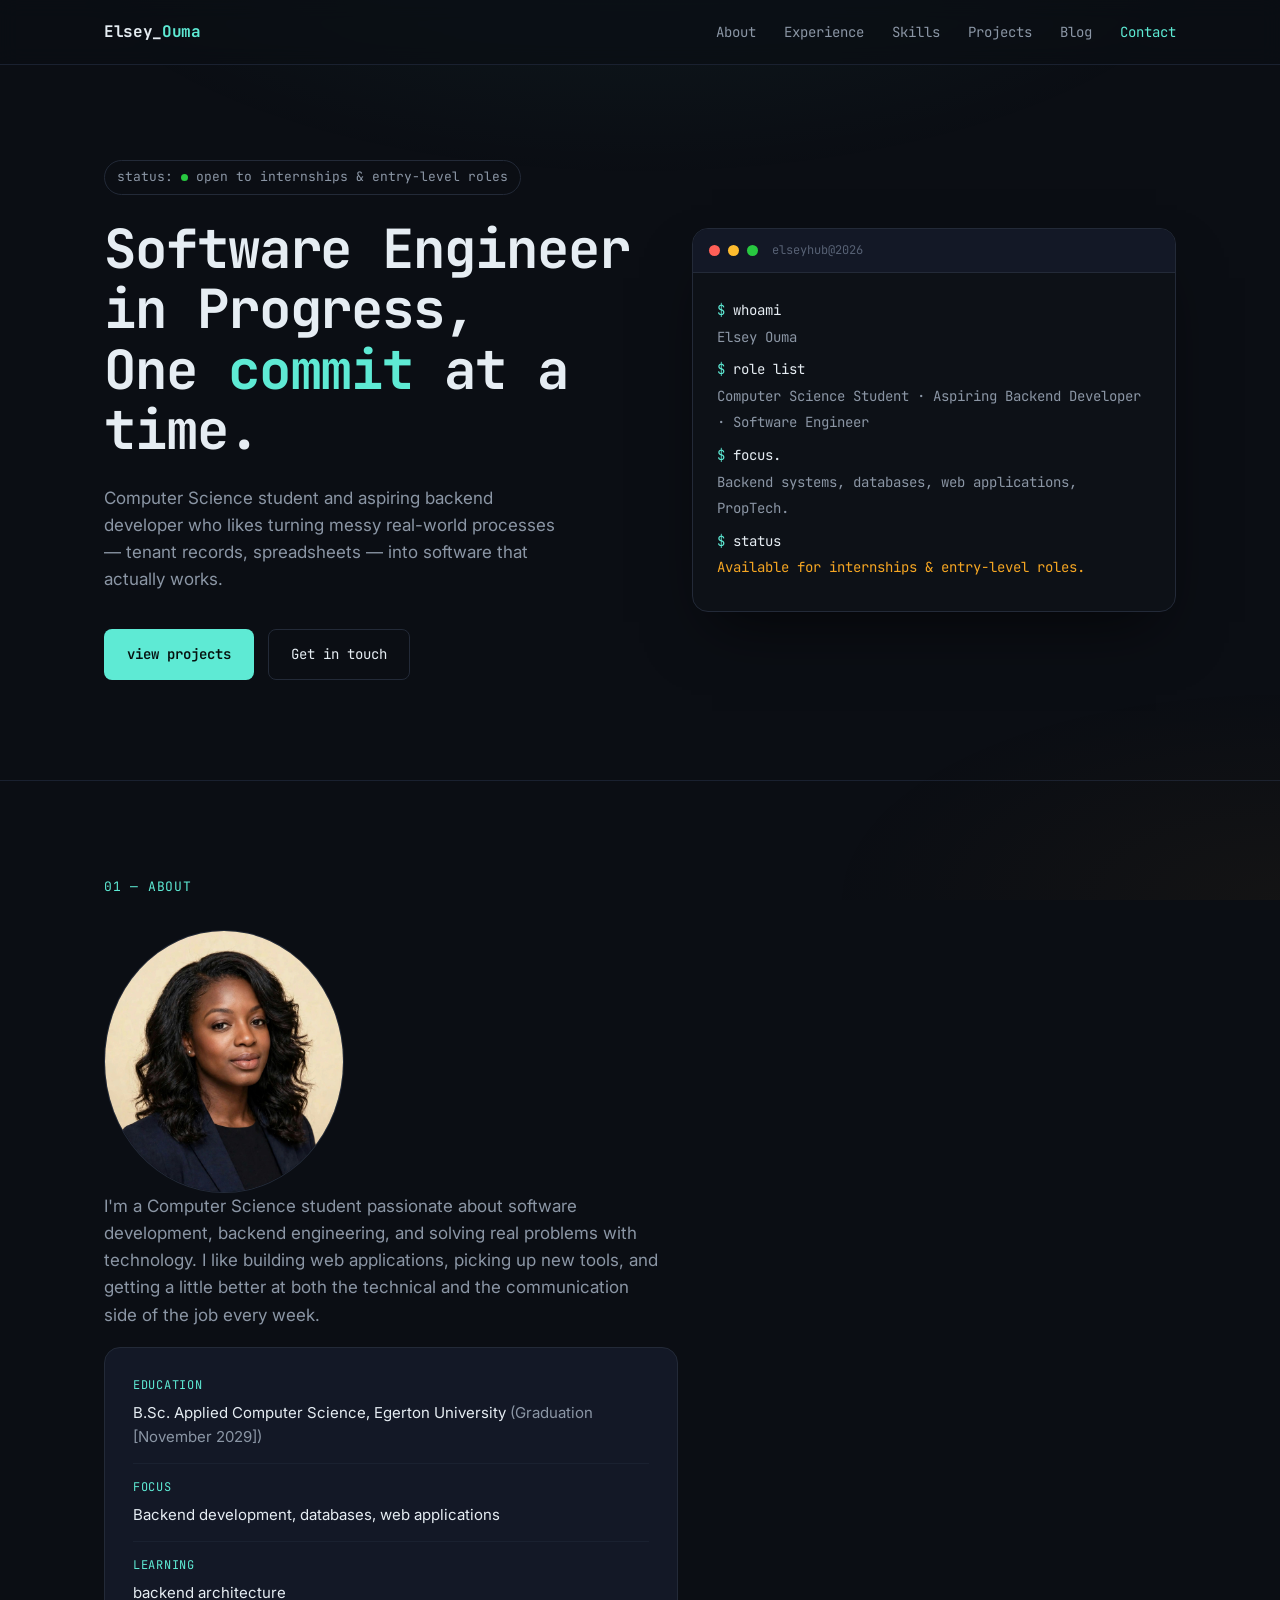
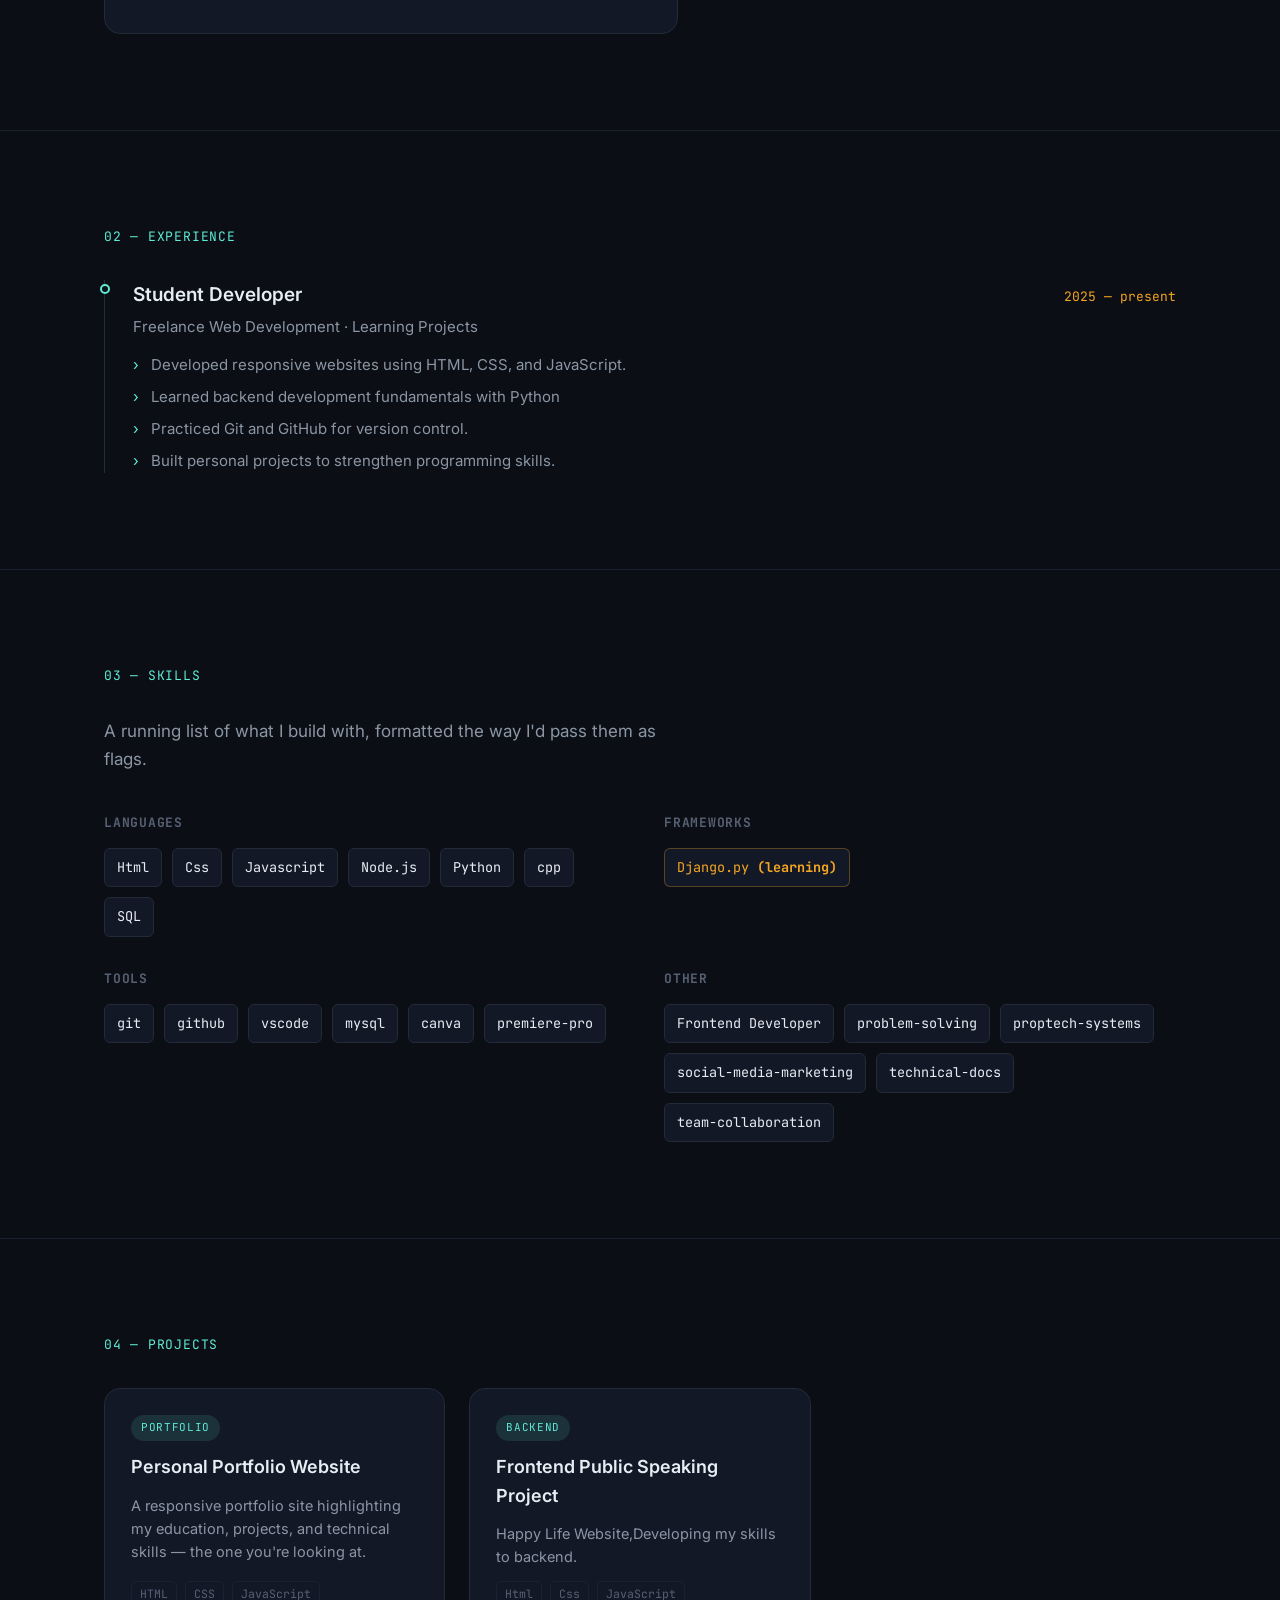
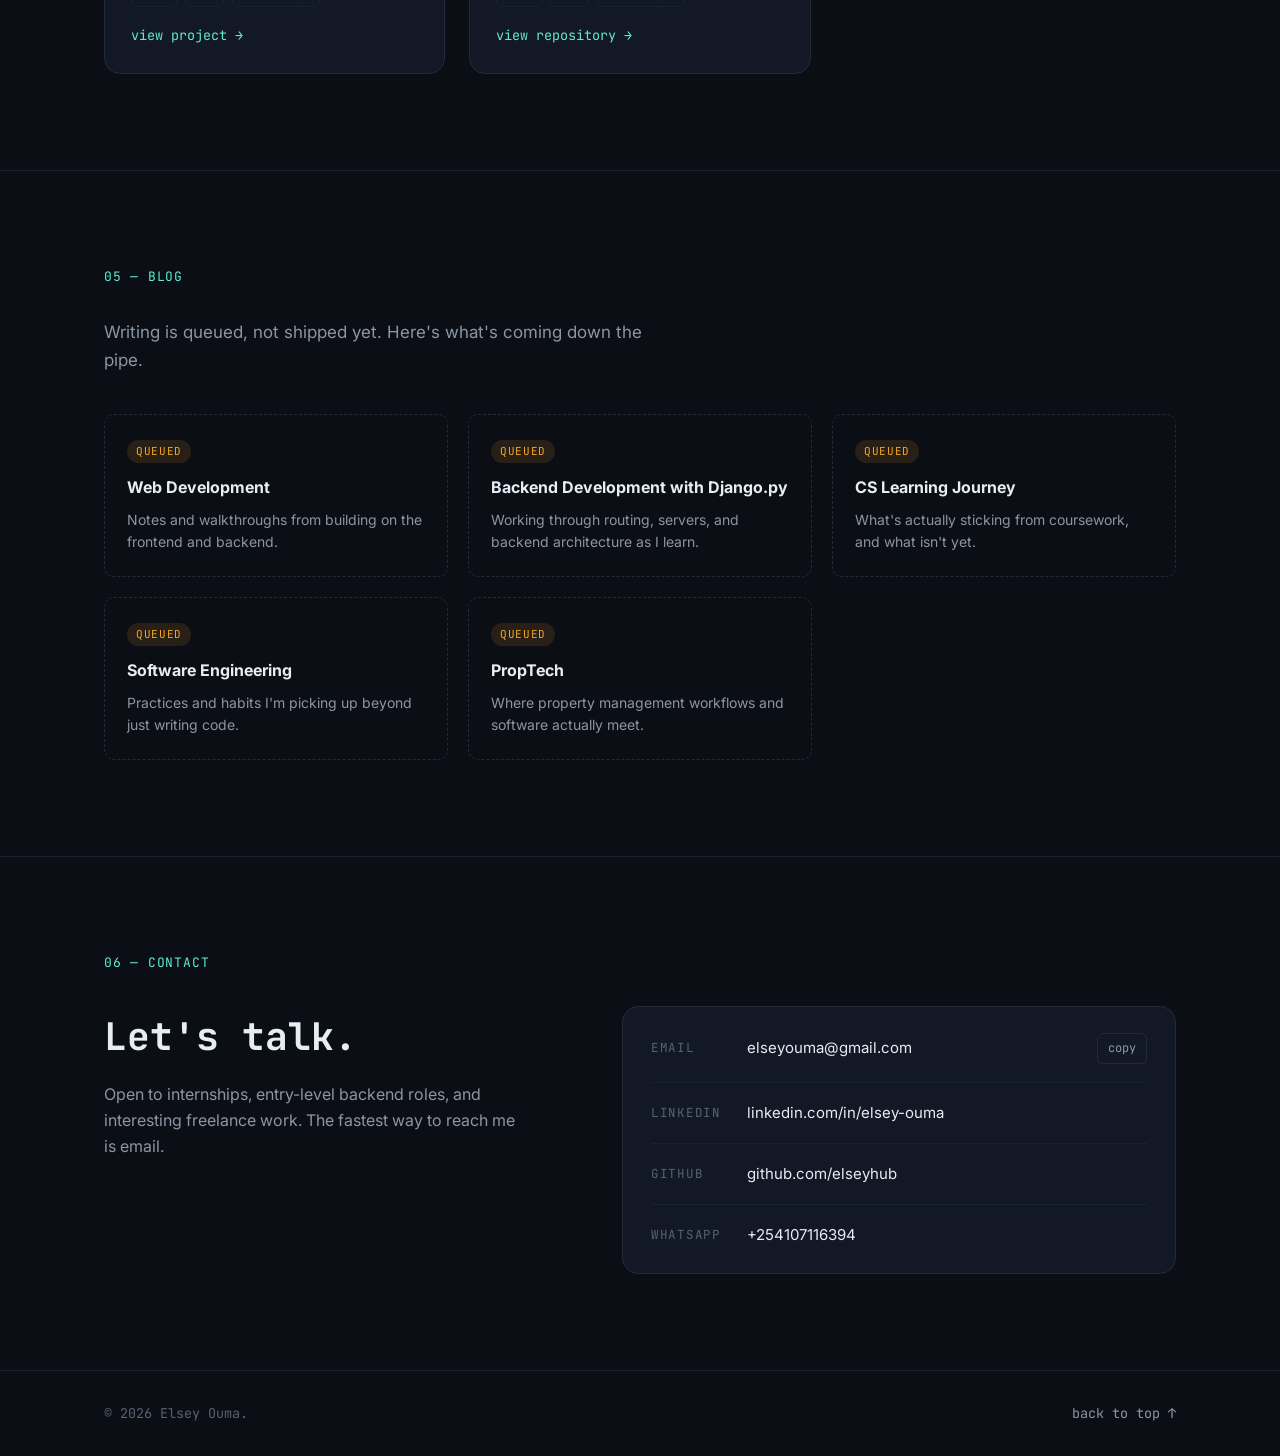
==== index.html @ 20264c94 "Update index.html" ====
<!DOCTYPE html>
<html lang="en">
<head>
<meta charset="UTF-8">
<meta name="viewport" content="width=device-width, initial-scale=1.0">
<title>ElseyHub | Software Developer Portfolio</title>
<meta name="description" content="Explore my software development projects, programming skills, and journey in backend development, Python, JavaScript, and AI.">
<meta name="theme-color" content="#28c840">
<link rel="preconnect" href="https://fonts.googleapis.com">
<link rel="preconnect" href="https://fonts.gstatic.com" crossorigin>
<link href="https://fonts.googleapis.com/css2?family=JetBrains+Mono:wght@400;500;600;700;800&family=Inter:wght@400;500;600;700&display=swap" rel="stylesheet">
<link rel="stylesheet" href="style.css">
</head>
<body>

<div class="noise-overlay" aria-hidden="true"></div>

<!-- ===== NAV ===== -->
<header class="nav" id="nav">
  <div class="nav-inner">
    <a href="#top" class="nav-brand">
      <span class="prompt"></span>Elsey_<span class="cursor-static">Ouma</span>
    </a>
    <nav class="nav-links" id="navLinks">
      <a href="#about" class="nav-link" >About</a>
      <a href="#experience" class="nav-link" >Experience</a>
      <a href="#skills" class="nav-link" >Skills</a>
      <a href="#projects" class="nav-link" >Projects</a>
      <a href="#blog" class="nav-link" >Blog</a>
      <a href="#contact" class="nav-link" >Contact</a>
    </nav>
    <button class="nav-toggle" id="navToggle" aria-label="Toggle navigation menu" aria-expanded="false">
      <span></span><span></span><span></span>
    </button>
  </div>
</header>

<main id="top">

  <!-- ===== HERO ===== -->
  <section class="hero">
    <div class="hero-inner">
      <div class="hero-text">
        <p class="eyebrow">status: <span class="status-dot" aria-hidden="true"></span> open to internships &amp; entry-level roles</p>
        <h1>Software Engineer in Progress,<br> One <span class="accent">commit</span> at a time.</h1>
        <p class="hero-sub">Computer Science student and aspiring backend developer who likes turning messy real-world processes — tenant records, spreadsheets — into software that actually works.</p>
        <div class="hero-cta">
          <a href="#projects" class="btn btn-primary">view projects</a>
          <a href="#contact" class="btn btn-ghost">Get in touch</a>
        </div>
      </div>

      <div class="terminal" role="img" aria-label="Terminal window introducing Elsey Ouma">
        <div class="terminal-bar">
          <span class="dot dot-r"></span><span class="dot dot-y"></span><span class="dot dot-g"></span>
          <span class="terminal-title">elseyhub@2026</span>
        </div>
        <div class="terminal-body" id="terminalBody">
          <!-- filled by JS typewriter -->
        </div>
      </div>
    </div>
  </section>

  <!-- ===== ABOUT ===== -->
  <section class="section" id="about">
    <div class="section-inner">
      <p class="section-label">01 — about</p>
      <div class="about-grid">
        <div class="about-copy reveal">
          <div class="about-avatar">
            <img src="ElseyHub.jpeg" alt="Elsey Ouma" class="profile-circle">
          </div>
          <div>
            <p>I'm a Computer Science student passionate about software development, backend engineering, and solving real problems with technology. I like building web applications, picking up new tools, and getting a little better at both the technical and the communication side of the job every week.</p>
          </div>
        <aside class="about-facts reveal">
          <dl>
            <div class="fact">
              <dt>education</dt>
              <dd>B.Sc. Applied Computer Science, Egerton University <span class="muted">(Graduation [November 2029])</span></dd>
            </div>
            <div class="fact">
              <dt>focus</dt>
              <dd>Backend development, databases, web applications</dd>
            </div>
            <div class="fact">
              <dt>learning</dt>
              <dd>backend architecture</dd>
            </div>
          </dl>
        </aside>
      </div>
    </div>
  </section>

  <!-- ===== EXPERIENCE ===== -->
  <section class="section" id="experience">
    <div class="section-inner">
      <p class="section-label">02 — experience</p>
      <ol class="timeline">
        <li class="timeline-item reveal">
          <div class="timeline-marker"></div>
          <div class="timeline-content">
            <div class="timeline-head">
              <h3>Student Developer</h3>
              <span class="timeline-date">2025 — present</span>
            </div>
            <p class="timeline-org">Freelance Web Development · Learning Projects</p>
            <ul>
              <li>Developed responsive websites using HTML, CSS, and JavaScript.</li>
              <li>Learned backend development fundamentals with Python</li>
              <li>Practiced Git and GitHub for version control.</li>
              <li>Built personal projects to strengthen programming skills.</li>
            </ul>
          </div>
        </li>
      </ol>
    </div>
  </section>

  <!-- ===== SKILLS ===== -->
  <section class="section" id="skills">
    <div class="section-inner">
      <p class="section-label">03 — skills</p>
      <p class="section-intro reveal">A running list of what I build with, formatted the way I'd pass them as flags.</p>

      <div class="skills-grid reveal">
        <div class="skill-group">
          <h3>languages</h3>
          <div class="flags">
            <span class="flag">Html</span>
            <span class="flag">Css</span>
            <span class="flag">Javascript</span>
            <span class="flag">Node.js</span>
            <span class="flag">Python</span>
            <span class="flag">cpp</span>
            <span class="flag">SQL</span>
          </div>
        </div>
        <div class="skill-group">
          <h3>frameworks</h3>
          <div class="flags">
            <span class="flag flag-learning">Django.py <strong>(learning)</strong></span>
          </div>
        </div>
        <div class="skill-group">
          <h3>tools</h3>
          <div class="flags">
            <span class="flag">git</span>
            <span class="flag">github</span>
            <span class="flag">vscode</span>
            <span class="flag">mysql</span>
            <span class="flag">canva</span>
            <span class="flag">premiere-pro</span>
          </div>
        </div>
        <div class="skill-group">
          <h3>other</h3>
          <div class="flags">
            <span class="flag">Frontend Developer</span>
            <span class="flag">problem-solving</span>
            <span class="flag">proptech-systems</span>
            <span class="flag">social-media-marketing</span>
            <span class="flag">technical-docs</span>
            <span class="flag">team-collaboration</span>
          </div>
        </div>
      </div>
    </div>
  </section>

  <!-- ===== PROJECTS ===== -->
  <section class="section" id="projects">
    <div class="section-inner">
      <p class="section-label">04 — projects</p>
      <div class="projects-grid">

        <article class="project-card reveal">
          <div class="project-top">
            <span class="project-tag">portfolio</span>
          </div>
          <h3>Personal Portfolio Website</h3>
          <p>A responsive portfolio site highlighting my education, projects, and technical skills — the one you're looking at.</p>
          <div class="project-stack">
            <span>HTML</span><span>CSS</span><span>JavaScript</span>
          </div>
          <a href="https://elseyhub.vercel.app" class="project-link">view project →</a>
        </article>

        <article class="project-card reveal">
          <div class="project-top">
            <span class="project-tag">backend</span>
          </div>
          <h3>Frontend Public Speaking Project</h3>
          <p>Happy Life Website,Developing my skills to backend.</p>
          <div class="project-stack">
            <span>Html</span><span>Css</span><span>JavaScript</span>
          </div>
          <a href="https://happylife-sigma.vercel.app" class="project-link">view repository →</a>
        </article>
      </div>
    </div>
  </section>

  <!-- ===== BLOG ===== -->
  <section class="section" id="blog">
    <div class="section-inner">
      <p class="section-label">05 — blog</p>
      <p class="section-intro reveal">Writing is queued, not shipped yet. Here's what's coming down the pipe.</p>

      <div class="blog-grid">
        <article class="blog-card reveal">
          <span class="blog-status">queued</span>
          <h3>Web Development</h3>
          <p>Notes and walkthroughs from building on the frontend and backend.</p>
        </article>
        <article class="blog-card reveal">
          <span class="blog-status">queued</span>
          <h3>Backend Development with Django.py</h3>
          <p>Working through routing, servers, and backend architecture as I learn.</p>
        </article>
        <article class="blog-card reveal">
          <span class="blog-status">queued</span>
          <h3>CS Learning Journey</h3>
          <p>What's actually sticking from coursework, and what isn't yet.</p>
        </article>
        <article class="blog-card reveal">
          <span class="blog-status">queued</span>
          <h3>Software Engineering</h3>
          <p>Practices and habits I'm picking up beyond just writing code.</p>
        </article>
        <article class="blog-card reveal">
          <span class="blog-status">queued</span>
          <h3>PropTech</h3>
          <p>Where property management workflows and software actually meet.</p>
        </article>
      </div>
    </div>
  </section>

  <!-- ===== CONTACT ===== -->
  <section class="section" id="contact">
    <div class="section-inner">
      <p class="section-label">06 — contact</p>
      <div class="contact-grid">
        <div class="contact-copy reveal">
          <h2>Let's talk.</h2>
          <p>Open to internships, entry-level backend roles, and interesting freelance work. The fastest way to reach me is email.</p>
        </div>
        <div class="contact-links reveal">
          <div class="contact-row">
            <span class="contact-key">Email</span>
            <a href="mailto:elseyouma@gmail.com" class="contact-value" id="emailLink">elseyouma@gmail.com</a>
            <button class="copy-btn" id="copyEmailBtn" type="button" aria-label="Copy email address">copy</button>
          </div>
          <div class="contact-row">
            <span class="contact-key">linkedin</span>
            <a href="https://www.linkedin.com/in/elsey-ouma-20b757355" class="contact-value" target="_blank">linkedin.com/in/elsey-ouma</a>
          </div>
          <div class="contact-row">
            <span class="contact-key">github</span>
            <a href="https://github.com/elseyhub" class="contact-value" target="_blank">github.com/elseyhub</a>
          </div>
          <div class="contact-row">
            <span class="contact-key">WhatsApp</span>
            <a href="https://wa.me/254791171945" class="contact-value" target="_blank">+254107116394</a>
          </div>
        </div>
      </div>
    </div>
  </section>

</main>

<footer class="footer">
  <div class="footer-inner">
    <p>&copy; <span id="year"></span> Elsey Ouma.</p>
    <a href="#top" class="back-to-top">back to top ↑</a>
  </div>
</footer>

<script src="script.js"></script>
</body>
</html>
---- style.css ----
:root {
  --bg: #0b0e14;
  --bg-elevated: #131826;
  --bg-terminal: #0d1117;
  --border: #232a38;
  --border-soft: #1a2130;
  --text: #e6edf3;
  --text-muted: #8b96a5;
  --text-faint: #576174;
  --accent: #5eead4;
  --accent-soft: rgba(94, 234, 212, 0.12);
  --accent-2: #f5a623;
  --accent-2-soft: rgba(245, 166, 35, 0.12);
  --red: #ff5f57;
  --yellow: #febc2e;
  --green: #28c840;

  --font-mono: 'JetBrains Mono', ui-monospace, 'SF Mono', monospace;
  --font-body: 'Inter', system-ui, -apple-system, sans-serif;

  --max-width: 1120px;
  --radius: 10px;
  --radius-lg: 16px;

  --ease: cubic-bezier(0.16, 1, 0.3, 1);
}

@media (prefers-reduced-motion: reduce) {
  *, *::before, *::after {
    animation-duration: 0.01ms !important;
    animation-iteration-count: 1 !important;
    transition-duration: 0.01ms !important;
    scroll-behavior: auto !important;
  }
}

/* =========================================================
   RESET
   ========================================================= */
* { box-sizing: border-box; margin: 0; padding: 0; }

html {
  scroll-behavior: smooth;
  scroll-padding-top: 88px;
}

body {
  background: var(--bg);
  color: var(--text);
  font-family: var(--font-body);
  line-height: 1.6;
  -webkit-font-smoothing: antialiased;
  overflow-x: hidden;
}

a { color: inherit; text-decoration: none; }
ul, ol { list-style: none; }
img { max-width: 100%; display: block; }
button { font: inherit; cursor: pointer; border: none; background: none; color: inherit; }

::selection { background: var(--accent); color: #06110f; }

:focus-visible {
  outline: 2px solid var(--accent);
  outline-offset: 3px;
  border-radius: 4px;
}

/* subtle grain / vignette so the dark bg doesn't feel flat */
.noise-overlay {
  position: fixed;
  inset: 0;
  pointer-events: none;
  z-index: 1;
  background:
    radial-gradient(ellipse 80% 50% at 50% -10%, rgba(94, 234, 212, 0.06), transparent 60%),
    radial-gradient(ellipse 60% 40% at 100% 100%, rgba(245, 166, 35, 0.04), transparent 60%);
}

/* =========================================================
   LAYOUT HELPERS
   ========================================================= */
.section-inner, .nav-inner, .hero-inner, .footer-inner {
  max-width: var(--max-width);
  margin: 0 auto;
  padding-left: 24px;
  padding-right: 24px;
}

.section { padding: 96px 0; border-top: 1px solid var(--border-soft); }
.section-label {
  font-family: var(--font-mono);
  font-size: 13px;
  letter-spacing: 0.06em;
  color: var(--accent);
  margin-bottom: 32px;
  text-transform: uppercase;
}
.section-intro { color: var(--text-muted); max-width: 560px; margin-bottom: 40px; font-size: 17px; }
.muted { color: var(--text-muted); }

.reveal {
  opacity: 0;
  transform: translateY(16px);
  transition: opacity 0.6s var(--ease), transform 0.6s var(--ease);
}
.reveal.is-visible { opacity: 1; transform: translateY(0); }

/* =========================================================
   NAV
   ========================================================= */
.nav {
  position: fixed;
  top: 0; left: 0; right: 0;
  z-index: 100;
  background: rgba(11, 14, 20, 0.72);
  backdrop-filter: blur(10px);
  border-bottom: 1px solid var(--border-soft);
}
.nav-inner {
  display: flex;
  align-items: center;
  justify-content: space-between;
  height: 64px;
}
.nav-brand {
  font-family: var(--font-mono);
  font-weight: 700;
  font-size: 16px;
  letter-spacing: -0.02em;
}
.nav-brand .prompt { color: var(--text-faint); }
.cursor-static { color: var(--accent); }

.nav-links {
  display: flex;
  gap: 28px;
  font-family: var(--font-mono);
  font-size: 14px;
}
.nav-link {
  color: var(--text-muted);
  position: relative;
  padding: 6px 0;
  transition: color 0.2s var(--ease);
}
.nav-link:hover, .nav-link.active { color: var(--accent); }

.nav-toggle {
  display: none;
  flex-direction: column;
  gap: 5px;
  width: 28px;
}
.nav-toggle span {
  height: 2px;
  background: var(--text);
  border-radius: 2px;
  transition: transform 0.25s var(--ease), opacity 0.25s var(--ease);
}
.nav-toggle[aria-expanded="true"] span:nth-child(1) { transform: translateY(7px) rotate(45deg); }
.nav-toggle[aria-expanded="true"] span:nth-child(2) { opacity: 0; }
.nav-toggle[aria-expanded="true"] span:nth-child(3) { transform: translateY(-7px) rotate(-45deg); }


  /*HERO*/
   
.hero {
  padding: 160px 0 100px;
  position: relative;
  z-index: 2;
}
.hero-inner {
  display: grid;
  grid-template-columns: 1.1fr 1fr;
  gap: 56px;
  align-items: center;
}

.eyebrow {
  font-family: var(--font-mono);
  font-size: 13px;
  color: var(--text-muted);
  display: inline-flex;
  align-items: center;
  gap: 8px;
  margin-bottom: 24px;
  padding: 6px 12px;
  border: 1px solid var(--border);
  border-radius: 999px;
}
.status-dot {
  width: 7px; height: 7px;
  border-radius: 50%;
  background: var(--green);
  box-shadow: 0 0 0 0 rgba(40, 200, 64, 0.6);
  animation: pulse 2s infinite;
}
@keyframes pulse {
  0% { box-shadow: 0 0 0 0 rgba(40, 200, 64, 0.5); }
  70% { box-shadow: 0 0 0 6px rgba(40, 200, 64, 0); }
  100% { box-shadow: 0 0 0 0 rgba(40, 200, 64, 0); }
}

.hero-text h1 {
  font-family: var(--font-mono);
  font-size: clamp(34px, 4.6vw, 54px);
  font-weight: 700;
  line-height: 1.12;
  letter-spacing: -0.02em;
  margin-bottom: 24px;
}
.hero-text .accent { color: var(--accent); }

.hero-sub {
  color: var(--text-muted);
  font-size: 17px;
  max-width: 460px;
  margin-bottom: 36px;
}

.hero-cta { display: flex; gap: 14px; flex-wrap: wrap; }

.btn {
  font-family: var(--font-mono);
  font-size: 14px;
  padding: 13px 22px;
  border-radius: 8px;
  border: 1px solid transparent;
  transition: transform 0.2s var(--ease), background 0.2s var(--ease), border-color 0.2s var(--ease);
  display: inline-block;
}
.btn:hover { transform: translateY(-2px); }
.btn-primary { background: var(--accent); color: #06110f; font-weight: 600; }
.btn-primary:hover { background: #7ff2df; }
.btn-ghost { border-color: var(--border); color: var(--text); }
.btn-ghost:hover { border-color: var(--accent); color: var(--accent); }

/* Terminal card */
.terminal {
  background: var(--bg-terminal);
  border: 1px solid var(--border);
  border-radius: var(--radius-lg);
  overflow: hidden;
  box-shadow: 0 30px 60px -20px rgba(0,0,0,0.6);
}
.terminal-bar {
  display: flex;
  align-items: center;
  gap: 8px;
  padding: 12px 16px;
  background: var(--bg-elevated);
  border-bottom: 1px solid var(--border);
}
.dot { width: 11px; height: 11px; border-radius: 50%; }
.dot-r { background: var(--red); }
.dot-y { background: var(--yellow); }
.dot-g { background: var(--green); }
.terminal-title {
  font-family: var(--font-mono);
  font-size: 12px;
  color: var(--text-faint);
  margin-left: 6px;
}
.terminal-body {
  padding: 24px;
  font-family: var(--font-mono);
  font-size: 14px;
  min-height: 260px;
  line-height: 1.9;
}
.terminal-body .line { white-space: pre-wrap; word-break: break-word; }
.terminal-body .prompt-sign { color: var(--accent); }
.terminal-body .cmd { color: var(--text); }
.terminal-body .out { color: var(--text-muted); display: block; margin-bottom: 6px; }
.terminal-body .out-accent { color: var(--accent-2); }
.terminal-cursor {
  display: inline-block;
  width: 8px;
  height: 16px;
  background: var(--accent);
  vertical-align: middle;
  animation: blink 1s step-end infinite;
}
@keyframes blink { 50% { opacity: 0; } }

/* =========================================================
   ABOUT
   ========================================================= */
.about-grid {
  display: grid;
  grid-template-columns: 1.3fr 1fr;
  gap: 56px;
}
.about-copy p {
  color: var(--text-muted);
  font-size: 17px;
  margin-bottom: 18px;
  max-width: 560px;
}
.profile-circle {
  width: 100%;
  max-width: 240px;
  border-radius: 50%;
  border: 1px solid var(--border);
}
.about-facts {
  background: var(--bg-elevated);
  border: 1px solid var(--border);
  border-radius: var(--radius-lg);
  padding: 28px;
}
.fact { padding: 14px 0; border-bottom: 1px solid var(--border-soft); }
.fact:last-child { border-bottom: none; padding-bottom: 0; }
.fact:first-child { padding-top: 0; }
.fact dt {
  font-family: var(--font-mono);
  font-size: 12px;
  color: var(--accent);
  text-transform: uppercase;
  letter-spacing: 0.06em;
  margin-bottom: 6px;
}
.fact dd { font-size: 15px; color: var(--text); }

/* =========================================================
   EXPERIENCE / TIMELINE
   ========================================================= */
.timeline {
  position: relative;
  padding-left: 28px;
  border-left: 1px solid var(--border);
}
.timeline-item { position: relative; padding-bottom: 48px; }
.timeline-item:last-child { padding-bottom: 0; }
.timeline-marker {
  position: absolute;
  left: -33px;
  top: 4px;
  width: 10px; height: 10px;
  border-radius: 50%;
  background: var(--bg);
  border: 2px solid var(--accent);
}
.timeline-head {
  display: flex;
  justify-content: space-between;
  align-items: baseline;
  flex-wrap: wrap;
  gap: 8px;
  margin-bottom: 4px;
}
.timeline-head h3 { font-size: 19px; font-weight: 600; }
.timeline-date {
  font-family: var(--font-mono);
  font-size: 13px;
  color: var(--accent-2);
}
.timeline-org { color: var(--text-muted); font-size: 15px; margin-bottom: 14px; }
.timeline-content ul { display: flex; flex-direction: column; gap: 8px; max-width: 640px; }
.timeline-content li {
  color: var(--text-muted);
  font-size: 15px;
  position: relative;
  padding-left: 18px;
}
.timeline-content li::before {
  content: "›";
  position: absolute;
  left: 0;
  color: var(--accent);
}

/* =========================================================
   SKILLS
   ========================================================= */
.skills-grid {
  display: grid;
  grid-template-columns: repeat(2, 1fr);
  gap: 32px 48px;
}
.skill-group h3 {
  font-family: var(--font-mono);
  font-size: 13px;
  color: var(--text-faint);
  text-transform: uppercase;
  letter-spacing: 0.06em;
  margin-bottom: 14px;
}
.flags { display: flex; flex-wrap: wrap; gap: 10px; }
.flag {
  font-family: var(--font-mono);
  font-size: 13.5px;
  padding: 8px 12px;
  border-radius: 6px;
  background: var(--bg-elevated);
  border: 1px solid var(--border);
  color: var(--text);
  transition: border-color 0.2s var(--ease), color 0.2s var(--ease), transform 0.2s var(--ease);
}
.flag:hover { border-color: var(--accent); color: var(--accent); transform: translateY(-2px); }
.flag-learning { color: var(--accent-2); border-color: rgba(245,166,35,0.3); }
.flag-learning em { font-style: normal; color: var(--text-faint); }

/* =========================================================
   PROJECTS
   ========================================================= */
.projects-grid {
  display: grid;
  grid-template-columns: repeat(3, 1fr);
  gap: 24px;
}
.project-card {
  background: var(--bg-elevated);
  border: 1px solid var(--border);
  border-radius: var(--radius-lg);
  padding: 26px;
  display: flex;
  flex-direction: column;
  gap: 12px;
  transition: transform 0.25s var(--ease), border-color 0.25s var(--ease);
}
.project-card:hover { transform: translateY(-4px); border-color: var(--accent); }
.project-top { display: flex; justify-content: space-between; }
.project-tag {
  font-family: var(--font-mono);
  font-size: 11px;
  text-transform: uppercase;
  letter-spacing: 0.06em;
  color: var(--accent);
  background: var(--accent-soft);
  padding: 4px 10px;
  border-radius: 999px;
}
.project-card h3 { font-size: 18px; font-weight: 600; }
.project-card p { color: var(--text-muted); font-size: 14.5px; flex-grow: 1; }
.project-stack { display: flex; gap: 8px; flex-wrap: wrap; }
.project-stack span {
  font-family: var(--font-mono);
  font-size: 11.5px;
  color: var(--text-faint);
  border: 1px solid var(--border-soft);
  padding: 3px 8px;
  border-radius: 5px;
}
.project-link {
  font-family: var(--font-mono);
  font-size: 13.5px;
  color: var(--accent);
  margin-top: 6px;
}
.project-link:hover { text-decoration: underline; }

/* =========================================================
   BLOG
   ========================================================= */
.blog-grid {
  display: grid;
  grid-template-columns: repeat(3, 1fr);
  gap: 20px;
}
.blog-card {
  border: 1px dashed var(--border);
  border-radius: var(--radius);
  padding: 22px;
  transition: border-color 0.2s var(--ease);
}
.blog-card:hover { border-color: var(--accent-2); }
.blog-status {
  font-family: var(--font-mono);
  font-size: 11px;
  color: var(--accent-2);
  background: var(--accent-2-soft);
  padding: 3px 9px;
  border-radius: 999px;
  display: inline-block;
  margin-bottom: 12px;
  text-transform: uppercase;
  letter-spacing: 0.06em;
}
.blog-card h3 { font-size: 16px; margin-bottom: 8px; }
.blog-card p { color: var(--text-muted); font-size: 14px; }

/* =========================================================
   CONTACT
   ========================================================= */
.contact-grid {
  display: grid;
  grid-template-columns: 1fr 1.2fr;
  gap: 56px;
  align-items: start;
}
.contact-copy h2 {
  font-family: var(--font-mono);
  font-size: clamp(28px, 3.4vw, 38px);
  margin-bottom: 16px;
}
.contact-copy p { color: var(--text-muted); font-size: 16px; max-width: 420px; }

.contact-links {
  background: var(--bg-elevated);
  border: 1px solid var(--border);
  border-radius: var(--radius-lg);
  padding: 8px 28px;
}
.contact-row {
  display: flex;
  align-items: center;
  gap: 16px;
  padding: 18px 0;
  border-bottom: 1px solid var(--border-soft);
}
.contact-row:last-child { border-bottom: none; }
.contact-key {
  font-family: var(--font-mono);
  font-size: 12.5px;
  color: var(--text-faint);
  text-transform: uppercase;
  letter-spacing: 0.06em;
  width: 80px;
  flex-shrink: 0;
}
.contact-value { font-size: 15px; transition: color 0.2s var(--ease); flex-grow: 1; }
.contact-value:hover { color: var(--accent); }
.copy-btn {
  font-family: var(--font-mono);
  font-size: 12px;
  color: var(--text-muted);
  border: 1px solid var(--border);
  padding: 5px 10px;
  border-radius: 6px;
  transition: border-color 0.2s var(--ease), color 0.2s var(--ease);
}
.copy-btn:hover { border-color: var(--accent); color: var(--accent); }
.copy-btn.copied { color: var(--green); border-color: var(--green); }

/* =========================================================
   FOOTER
   ========================================================= */
.footer { border-top: 1px solid var(--border-soft); padding: 32px 0; }
.footer-inner {
  display: flex;
  justify-content: space-between;
  align-items: center;
  flex-wrap: wrap;
  gap: 12px;
}
.footer p { color: var(--text-faint); font-size: 13.5px; font-family: var(--font-mono); }
.back-to-top { font-family: var(--font-mono); font-size: 13.5px; color: var(--text-muted); }
.back-to-top:hover { color: var(--accent); }

/* =========================================================
   RESPONSIVE
   ========================================================= */
@media (max-width: 900px) {
  .hero-inner { grid-template-columns: 1fr; }
  .about-grid { grid-template-columns: 1fr; }
  .contact-grid { grid-template-columns: 1fr; }
  .projects-grid { grid-template-columns: 1fr 1fr; }
  .blog-grid { grid-template-columns: 1fr 1fr; }
  .skills-grid { grid-template-columns: 1fr; }
}

@media (max-width: 640px) {
  .nav-links {
    position: fixed;
    top: 64px; left: 0; right: 0;
    background: var(--bg-elevated);
    border-bottom: 1px solid var(--border);
    flex-direction: column;
    gap: 0;
    padding: 8px 24px;
    transform: translateY(-120%);
    opacity: 0;
    transition: transform 0.3s var(--ease), opacity 0.3s var(--ease);
  }
  .nav-links.open { transform: translateY(0); opacity: 1; }
  .nav-links a { padding: 14px 0; border-bottom: 1px solid var(--border-soft); }
  .nav-toggle { display: flex; }

  .hero { padding: 120px 0 64px; }
  .projects-grid { grid-template-columns: 1fr; }
  .blog-grid { grid-template-columns: 1fr; }
  .section { padding: 64px 0; }
  .timeline-head { flex-direction: column; align-items: flex-start; }
  .contact-row { flex-wrap: wrap; }
}
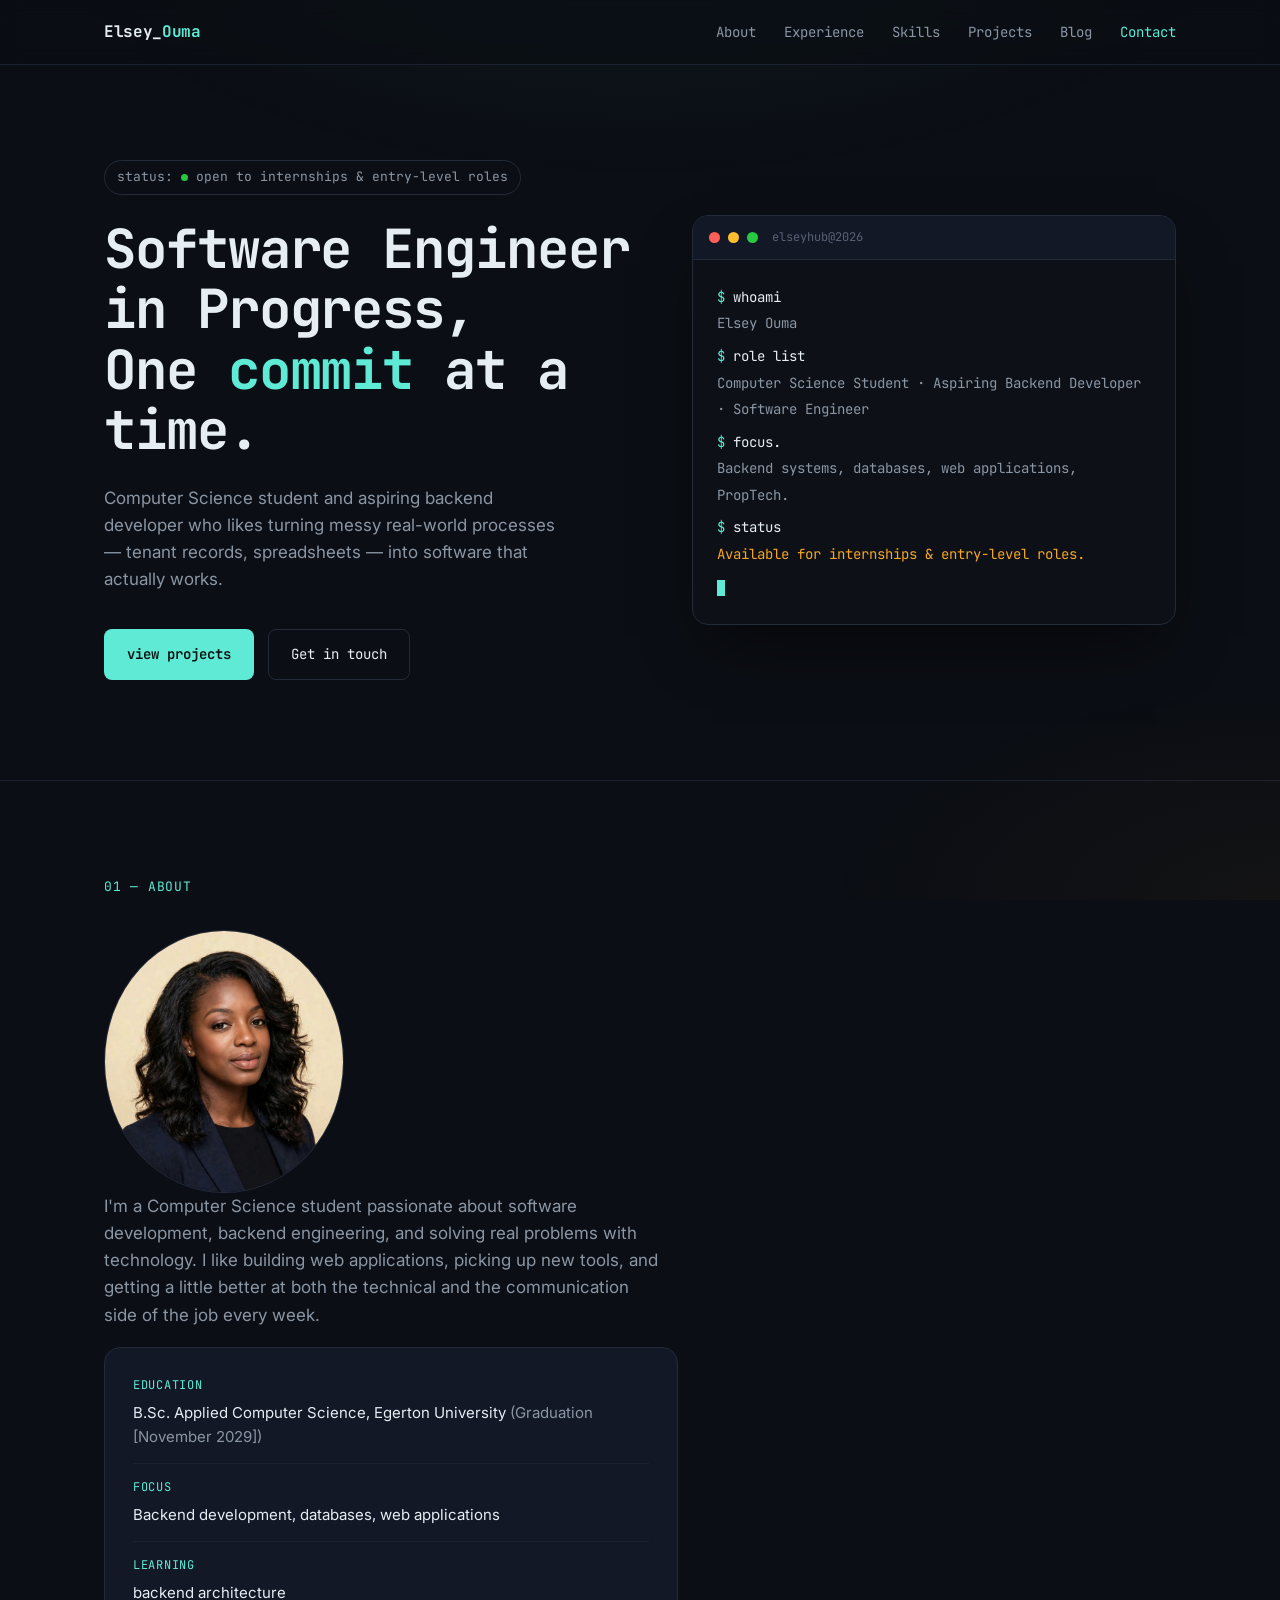
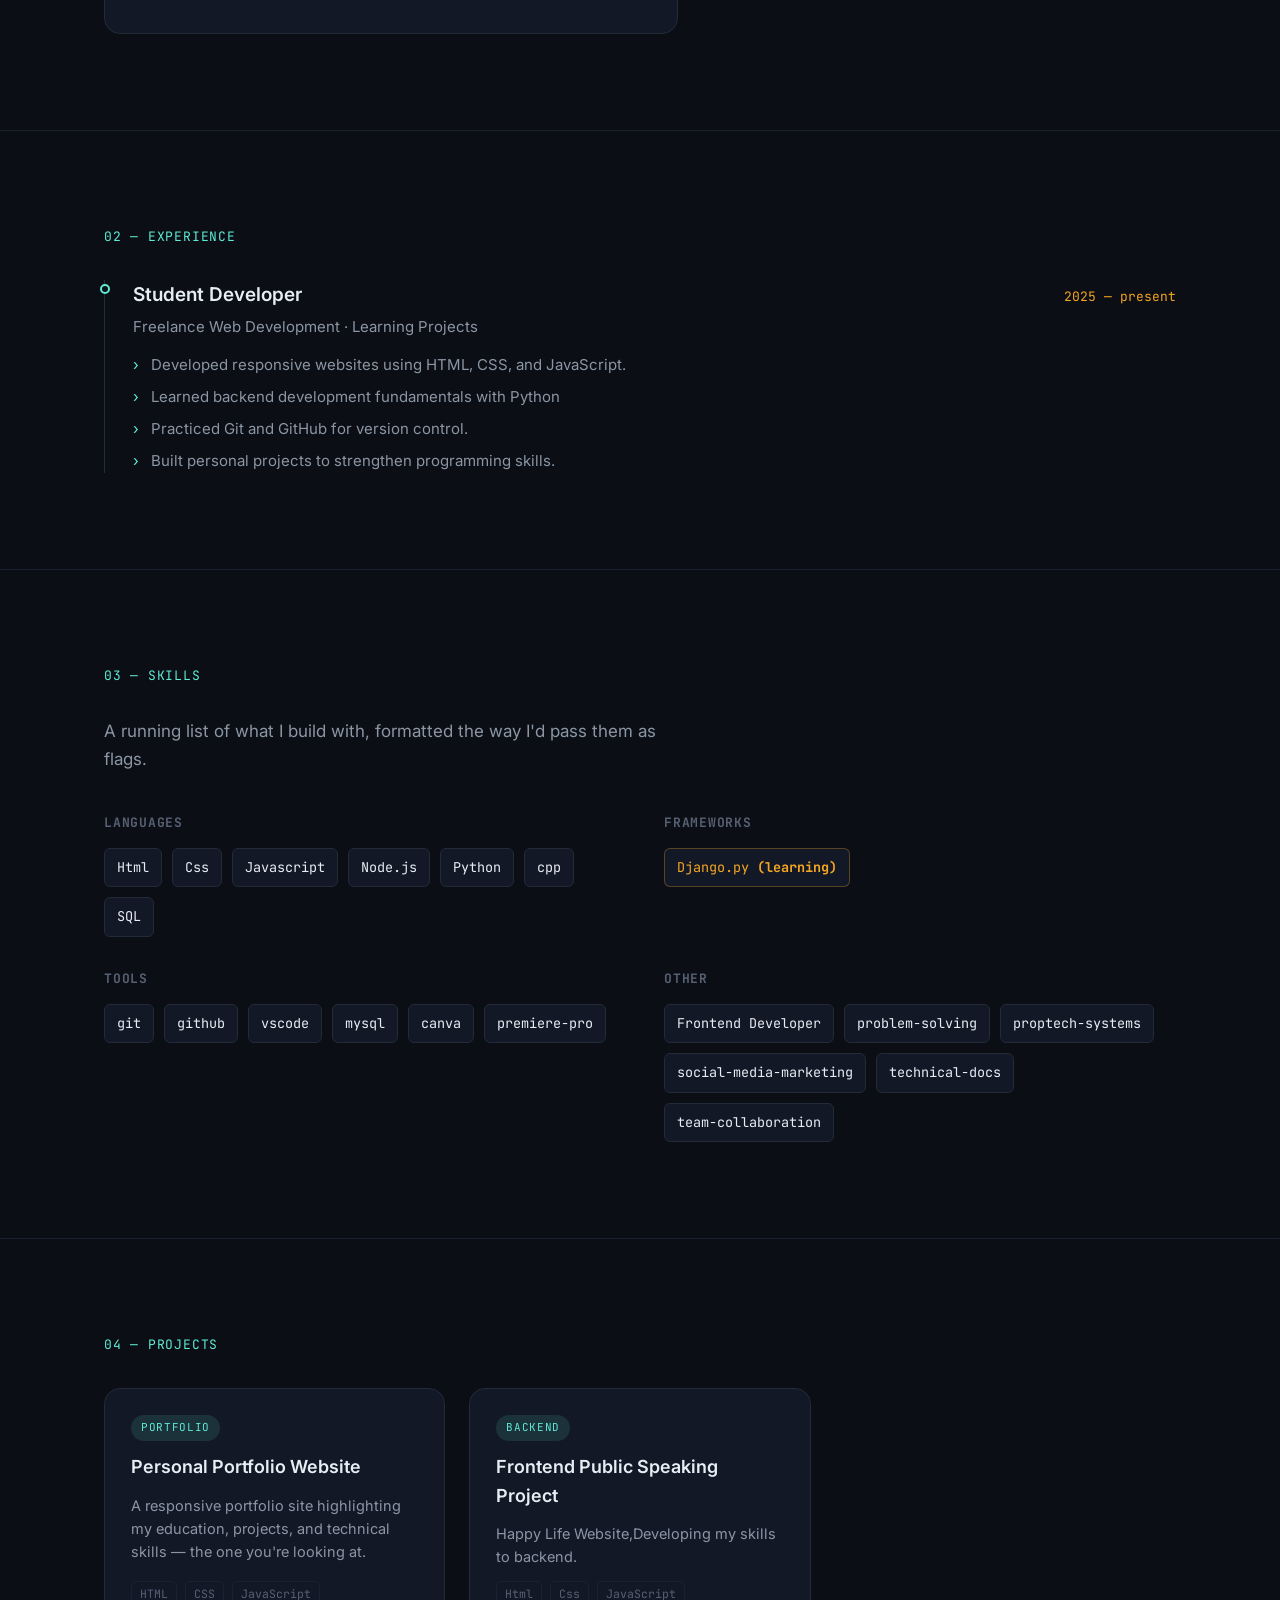
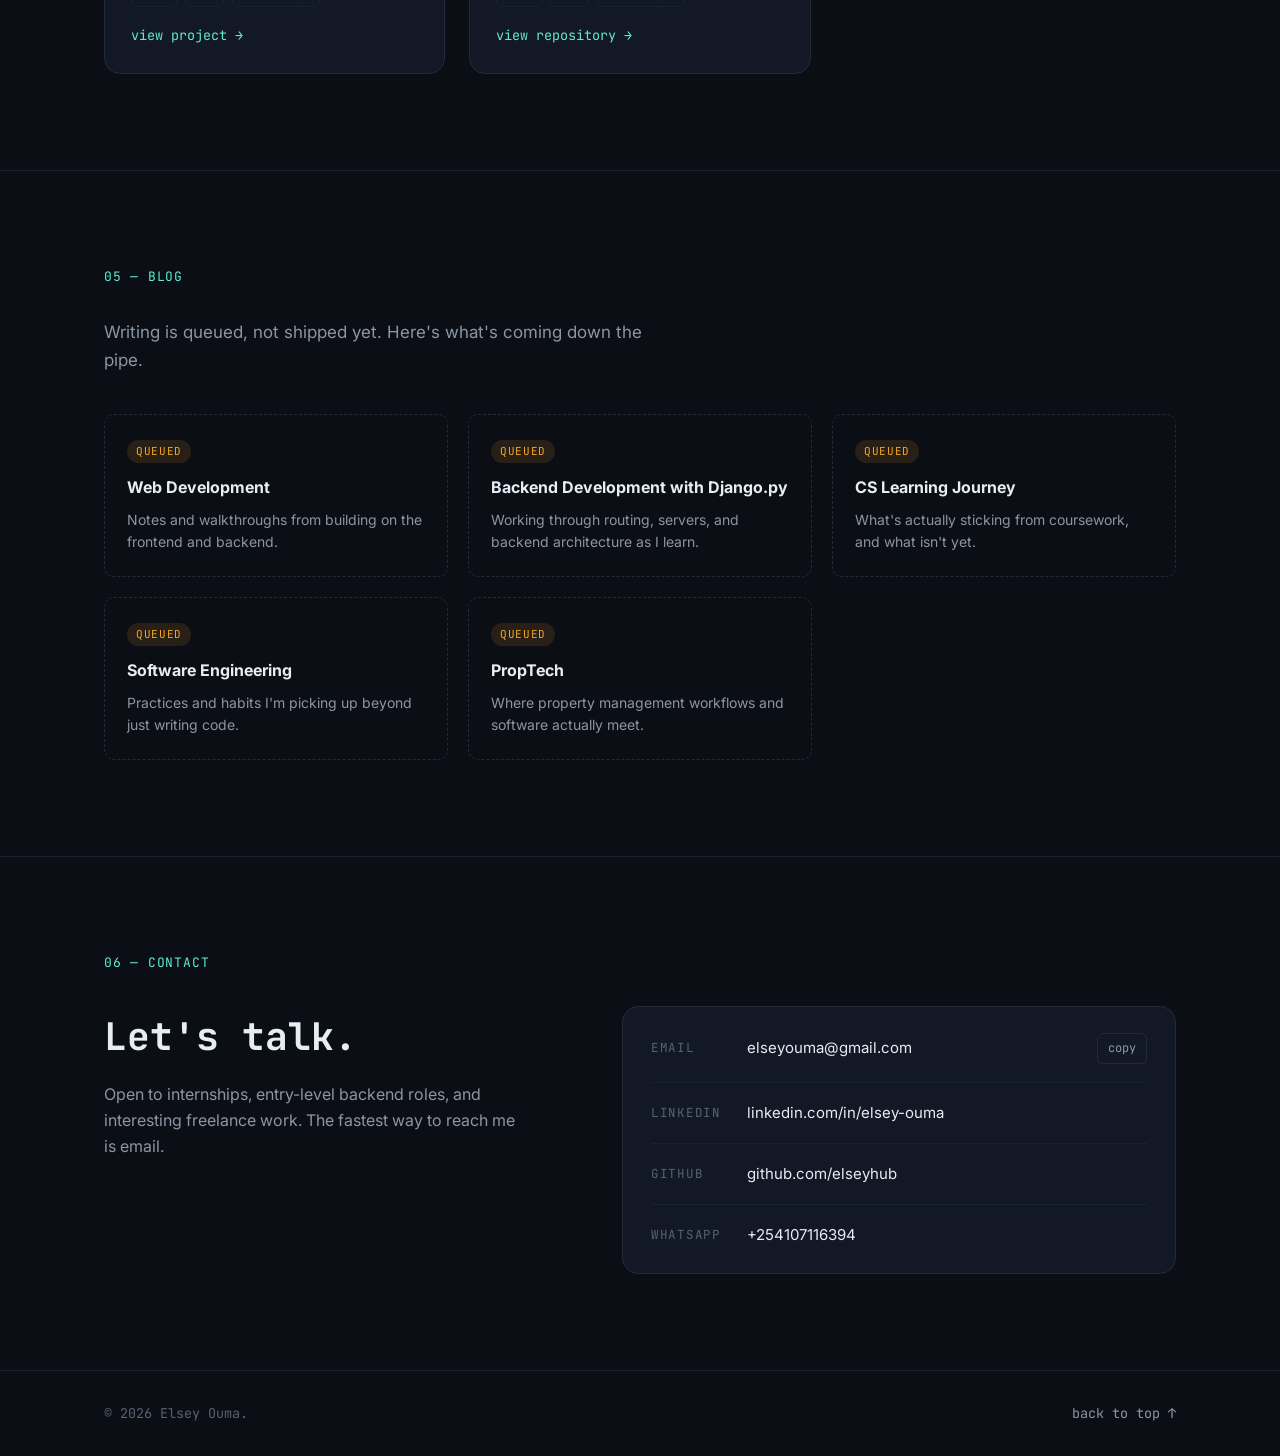
==== commit 154bfb5c: "Update index.html" ====
--- a/index.html
+++ b/index.html
@@ -5,7 +5,8 @@
 <meta name="viewport" content="width=device-width, initial-scale=1.0">
 <title>ElseyHub | Software Developer Portfolio</title>
 <meta name="description" content="Explore my software development projects, programming skills, and journey in backend development, Python, JavaScript, and AI.">
-<meta name="theme-color" content="#28c840">
+<meta name="theme-color" content="rgba(245, 166, 35, 0.12)">
+<link rel="icon" href="ElseyHub.jpeg" type="image/jpeg">
 <link rel="preconnect" href="https://fonts.googleapis.com">
 <link rel="preconnect" href="https://fonts.gstatic.com" crossorigin>
 <link href="https://fonts.googleapis.com/css2?family=JetBrains+Mono:wght@400;500;600;700;800&family=Inter:wght@400;500;600;700&display=swap" rel="stylesheet">
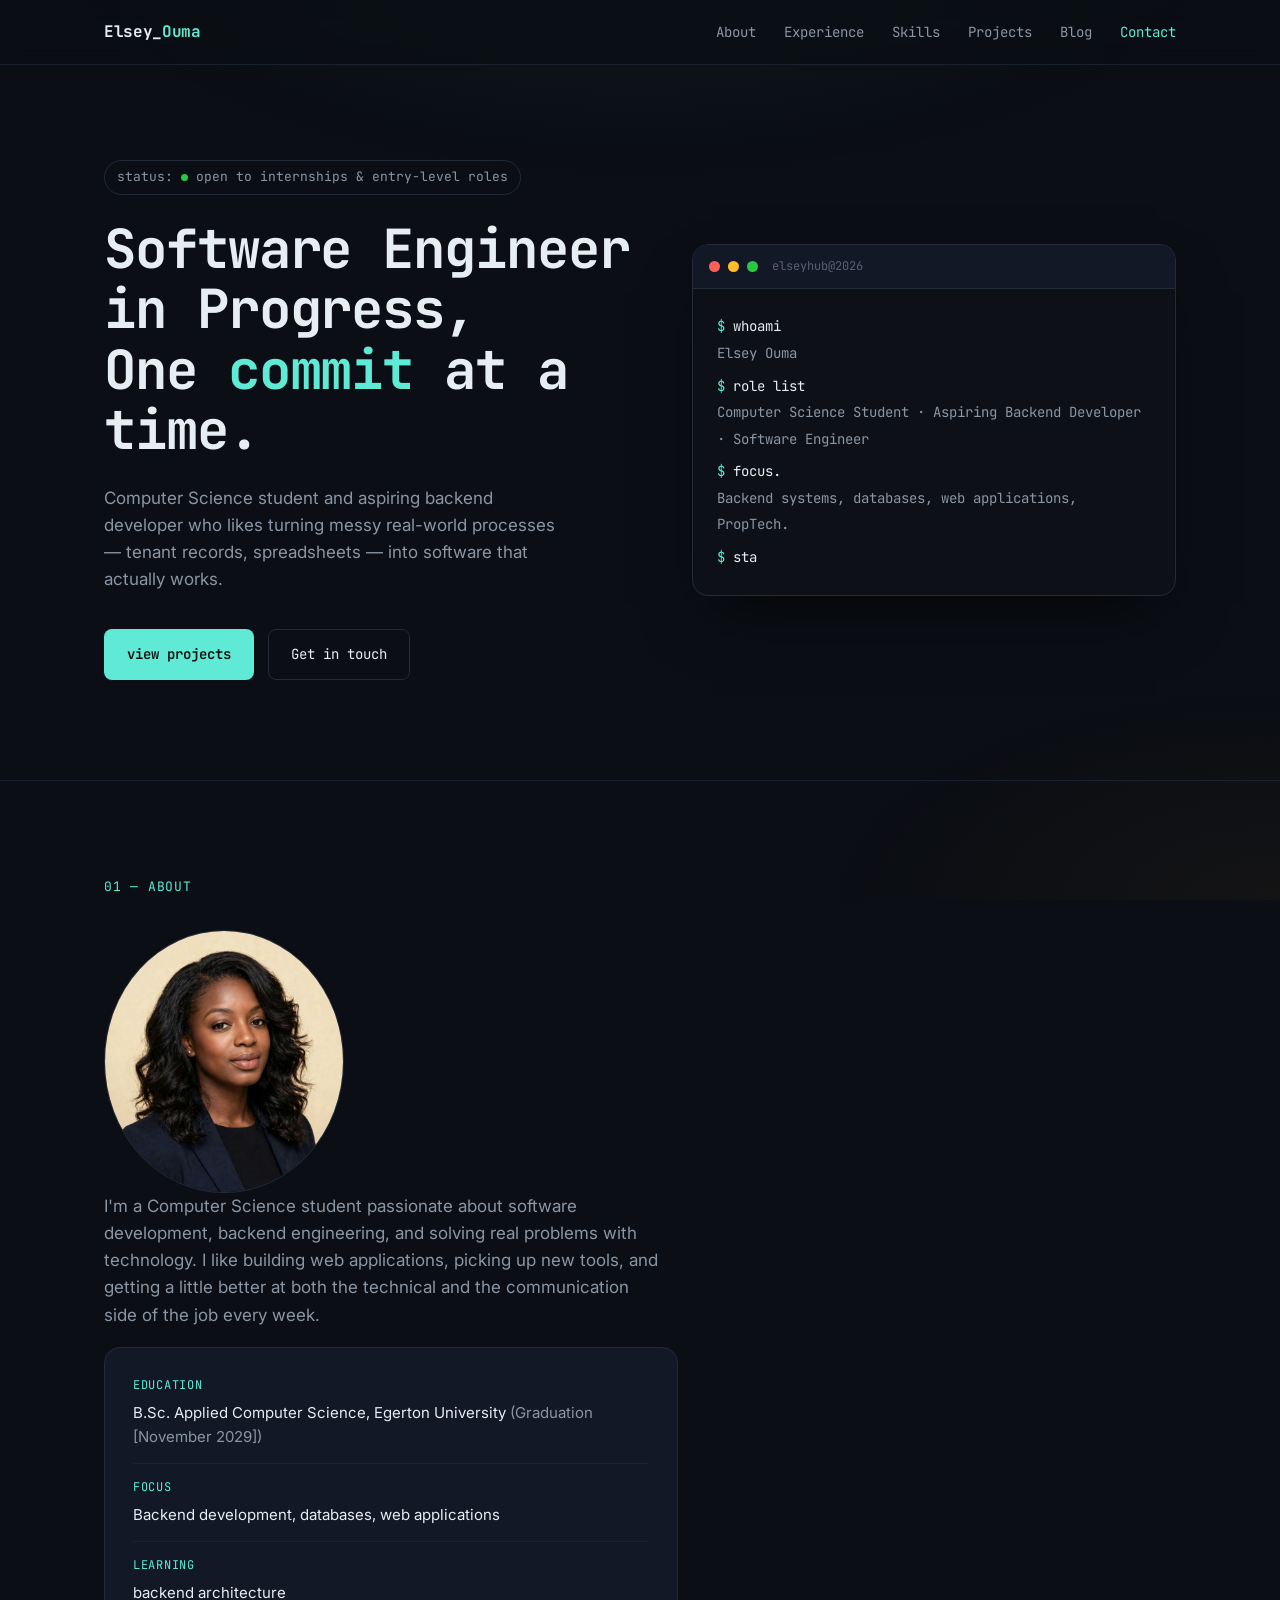
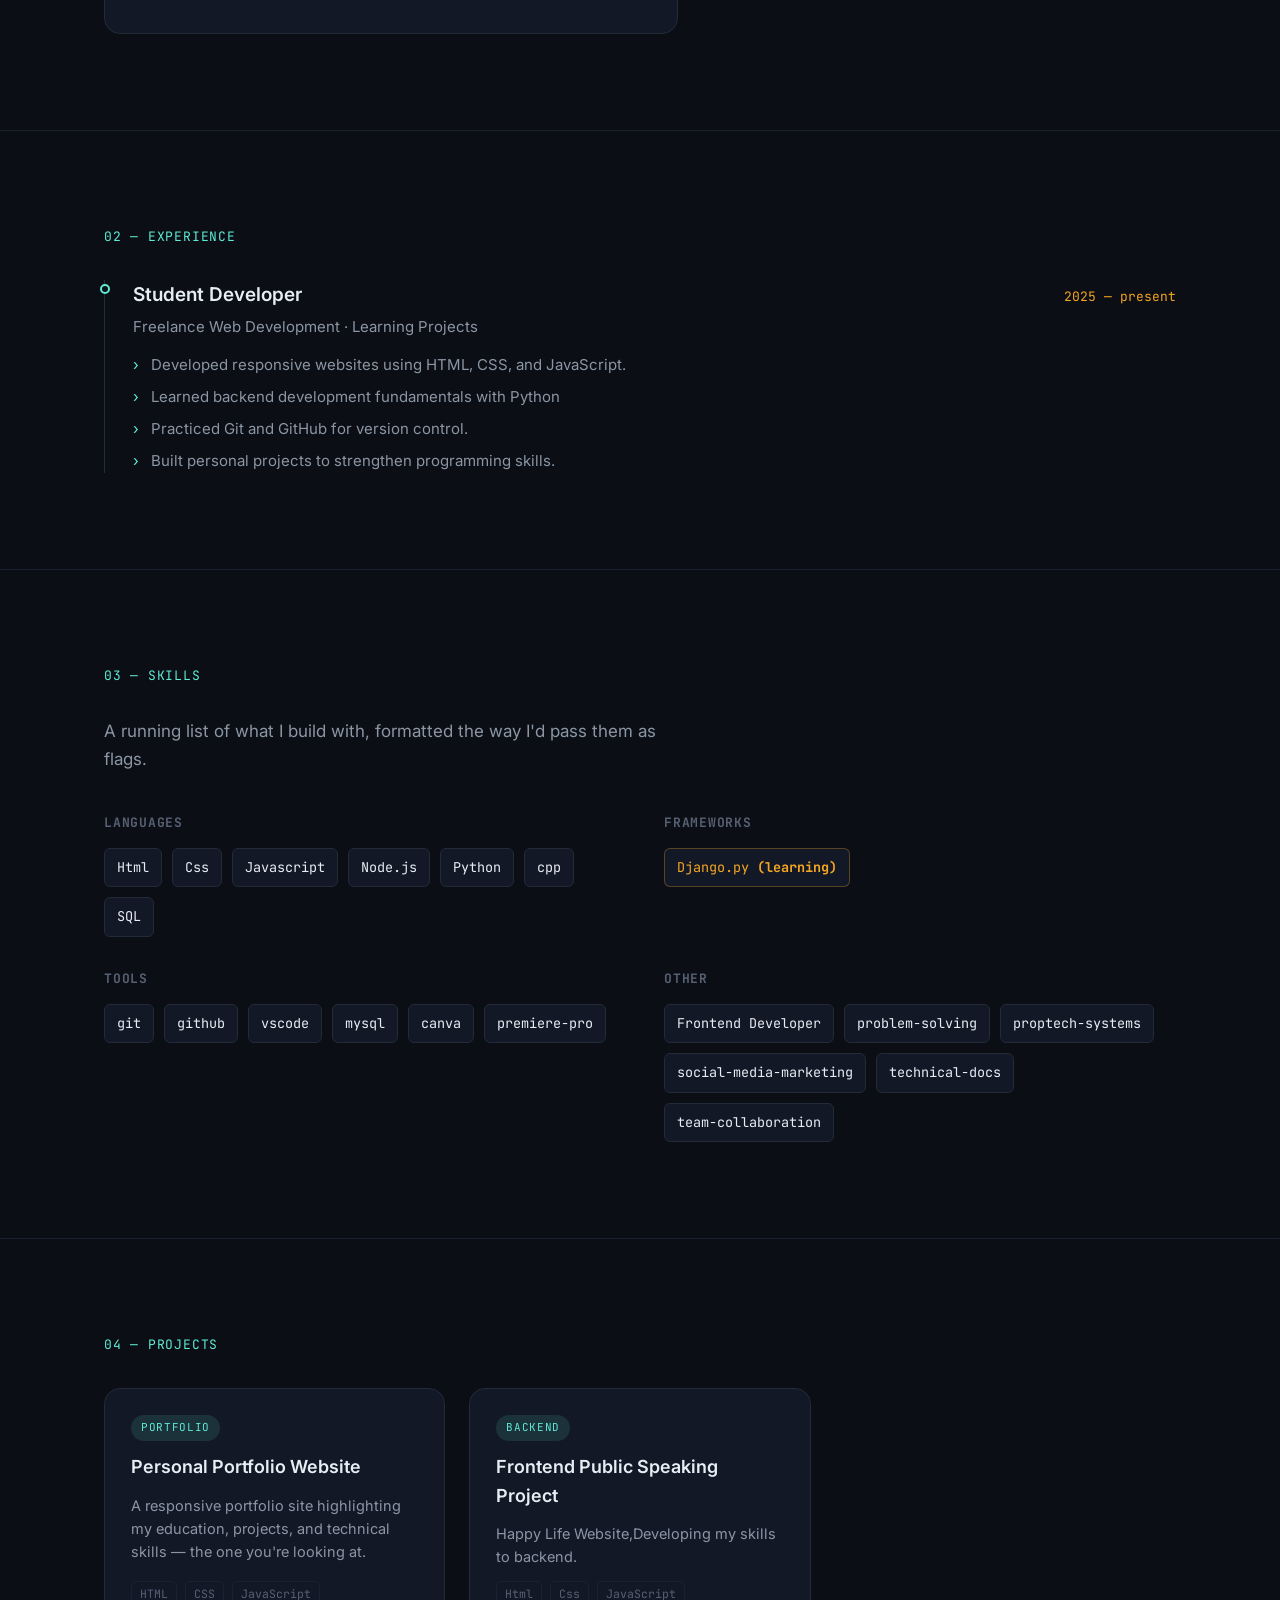
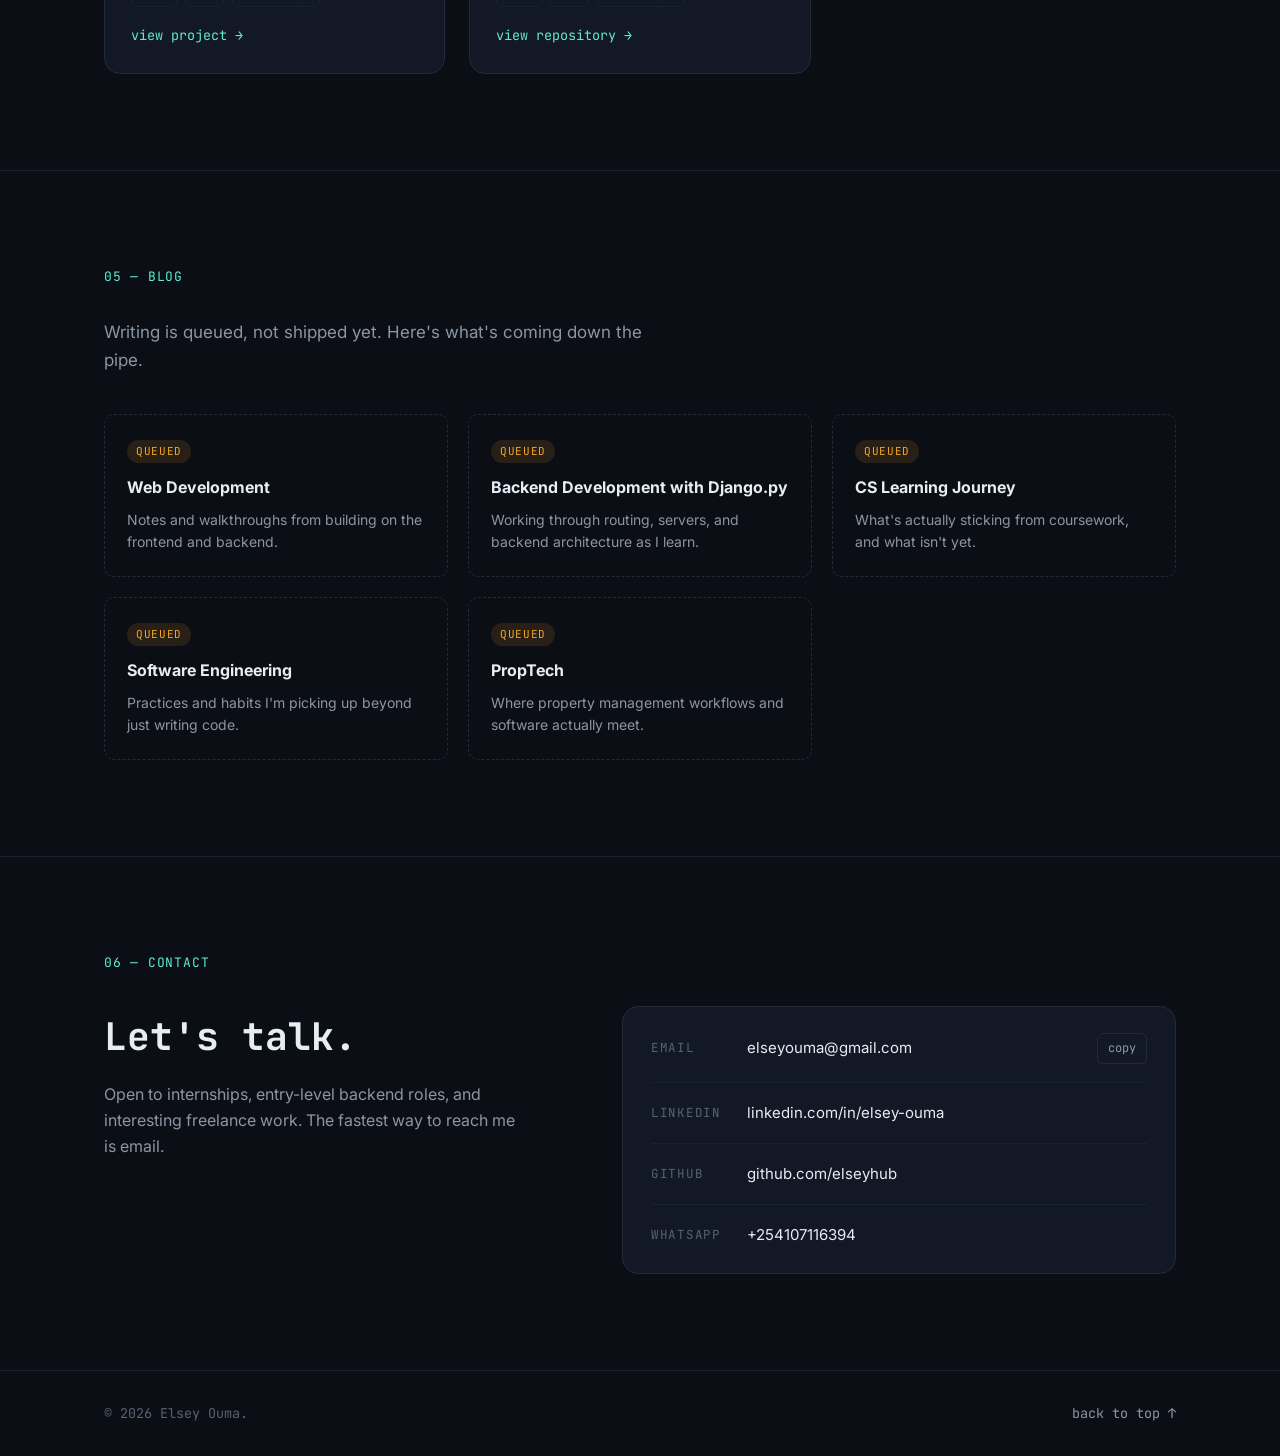
==== commit d22dcdf6: "Update index.html" ====
--- a/index.html
+++ b/index.html
@@ -5,7 +5,7 @@
 <meta name="viewport" content="width=device-width, initial-scale=1.0">
 <title>ElseyHub | Software Developer Portfolio</title>
 <meta name="description" content="Explore my software development projects, programming skills, and journey in backend development, Python, JavaScript, and AI.">
-<meta name="theme-color" content="rgba(245, 166, 35, 0.12)">
+<meta name="theme-color" content="black">
 <link rel="icon" href="ElseyHub.jpeg" type="image/jpeg">
 <link rel="preconnect" href="https://fonts.googleapis.com">
 <link rel="preconnect" href="https://fonts.gstatic.com" crossorigin>
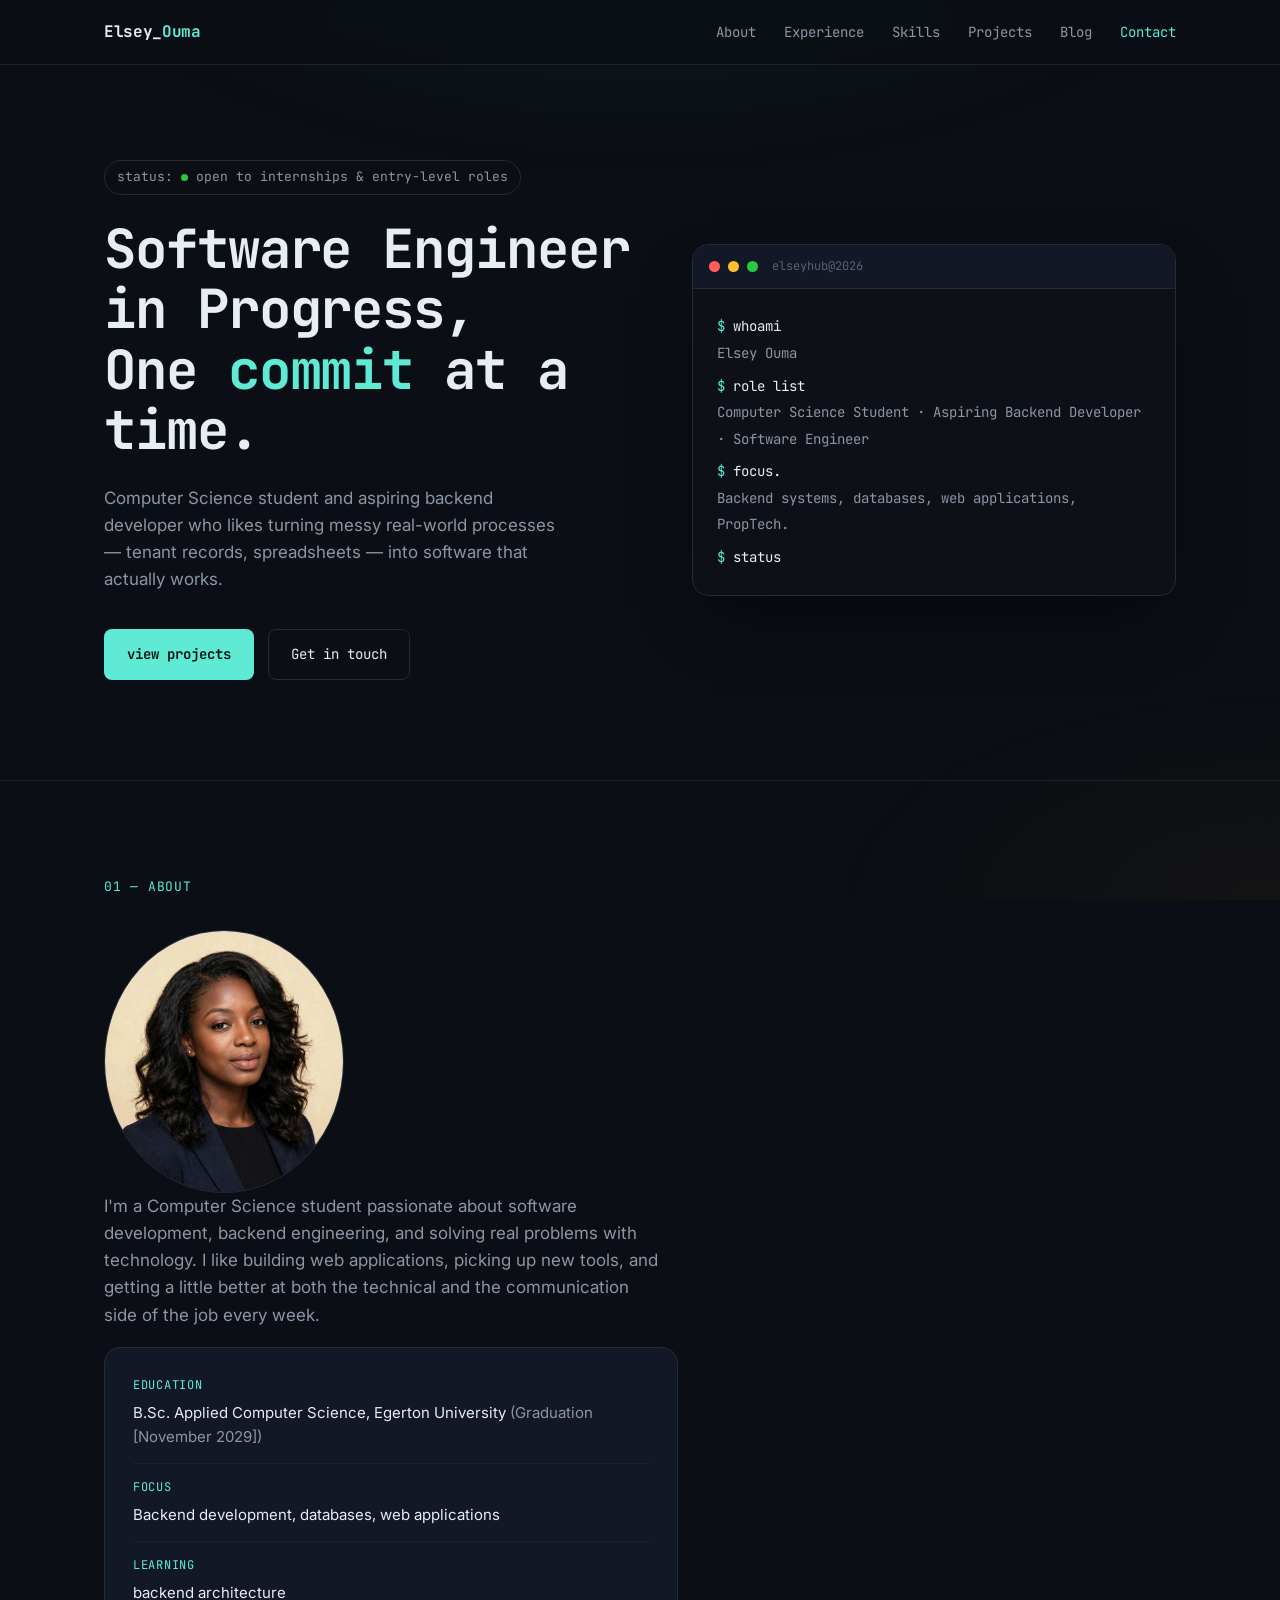
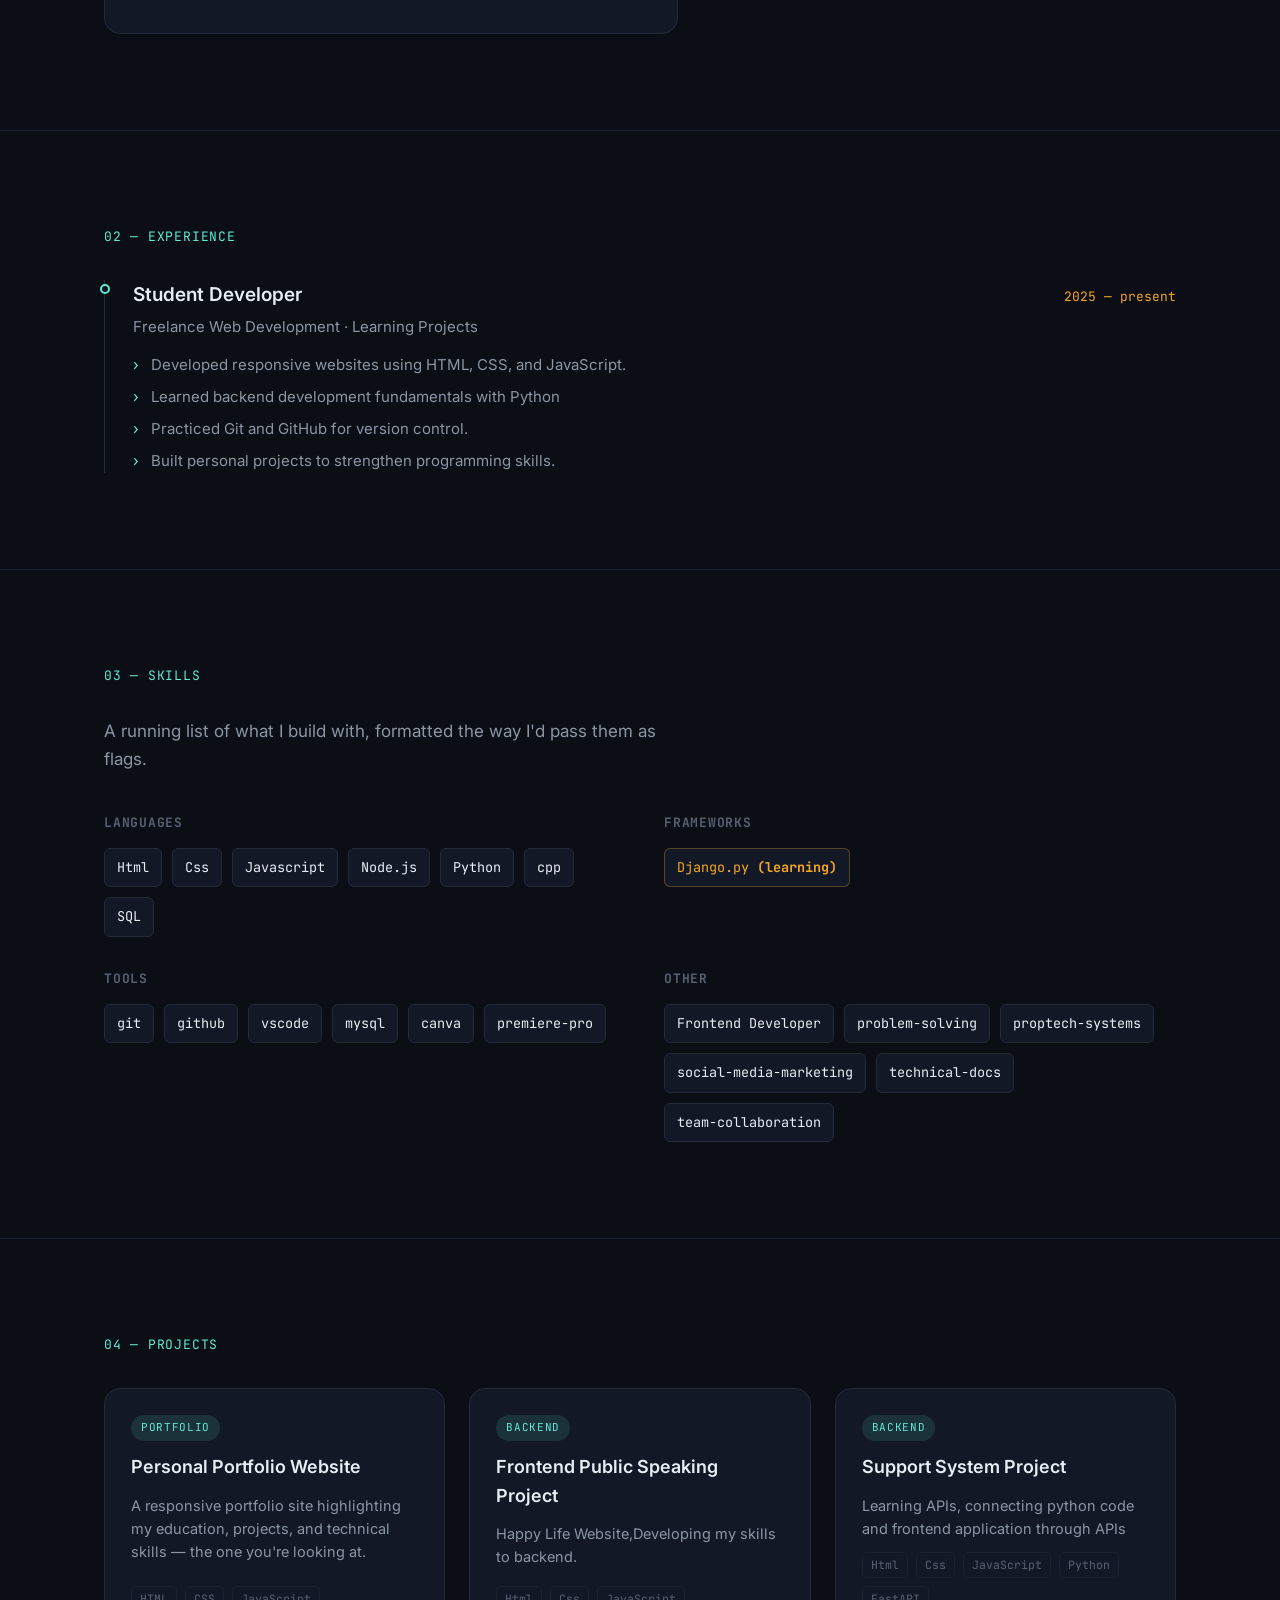
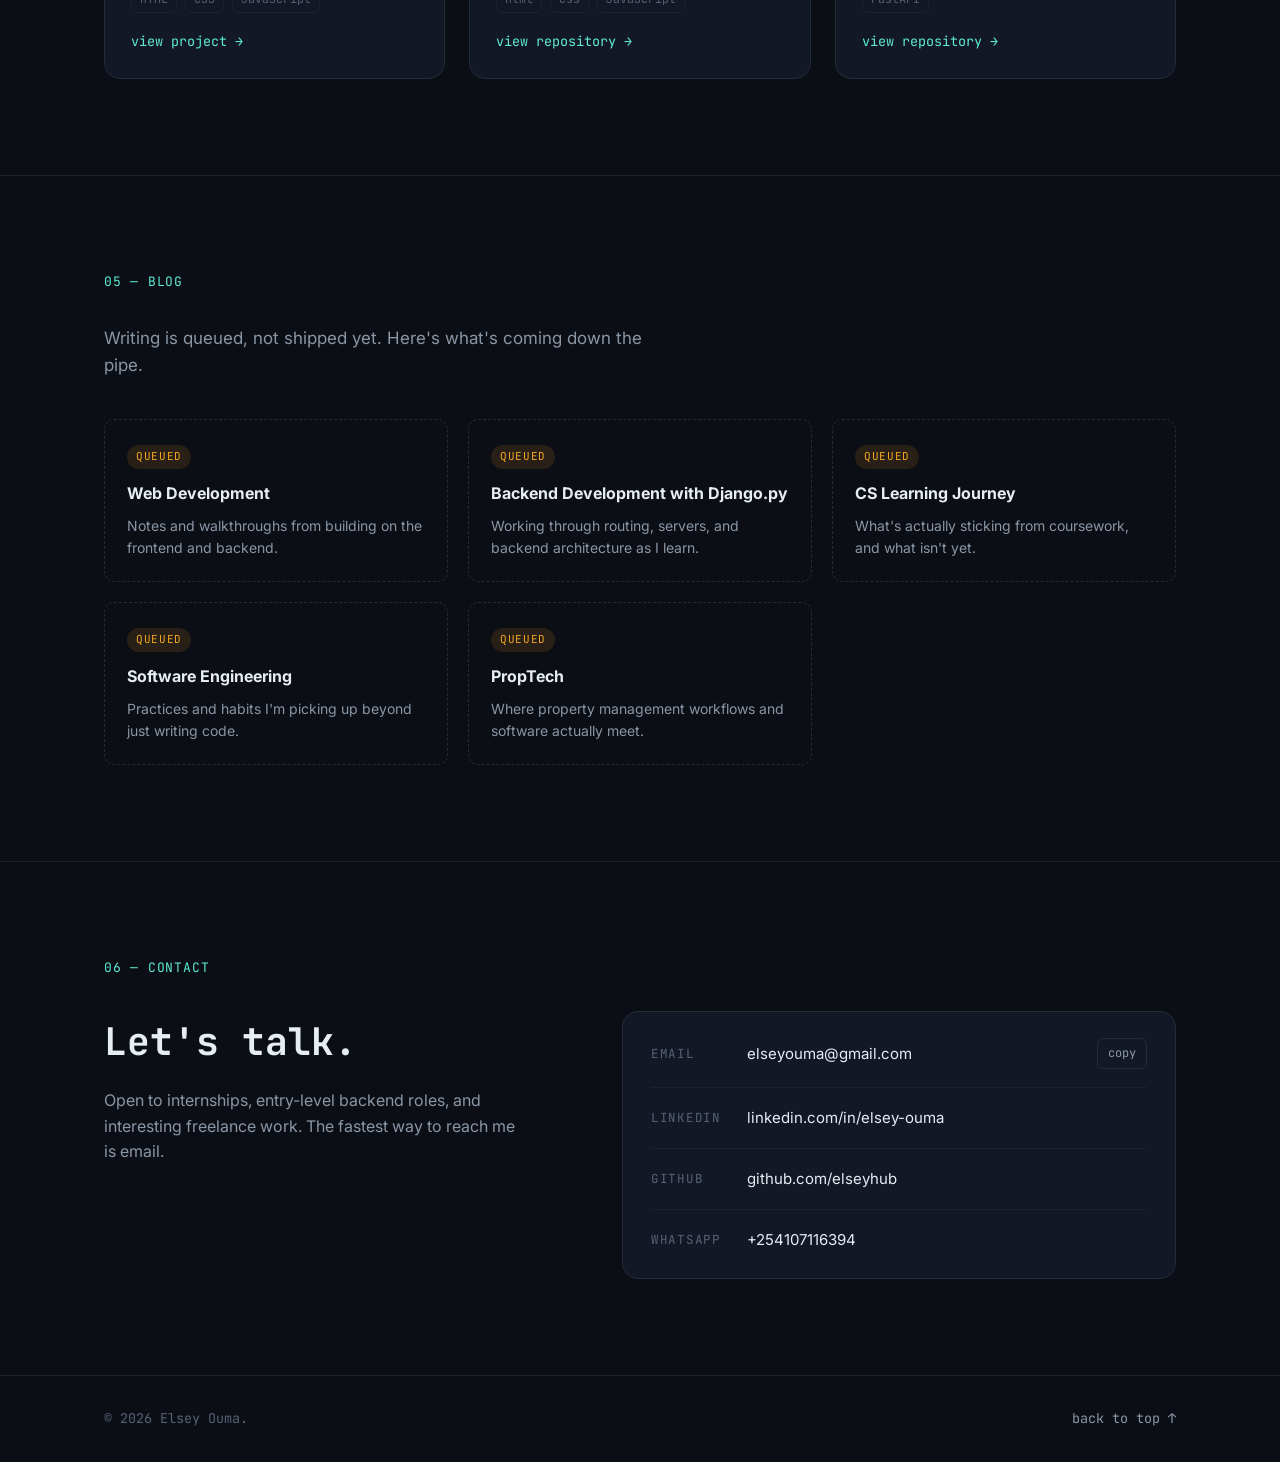
==== commit be5e7dd3: "Update index.html" ====
--- a/index.html
+++ b/index.html
@@ -200,6 +200,18 @@
           </div>
           <a href="https://happylife-sigma.vercel.app" class="project-link">view repository →</a>
         </article>
+
+           <article class="project-card reveal">
+          <div class="project-top">
+            <span class="project-tag">backend</span>
+          </div>
+          <h3>Support System Project</h3>
+          <p>Learning APIs, connecting python code and frontend application through APIs</p>
+          <div class="project-stack">
+            <span>Html</span><span>Css</span><span>JavaScript</span><span>Python</span><span>FastAPI</span>
+          </div>
+          <a href="" class="project-link">view repository →</a>
+        </article>
       </div>
     </div>
   </section>
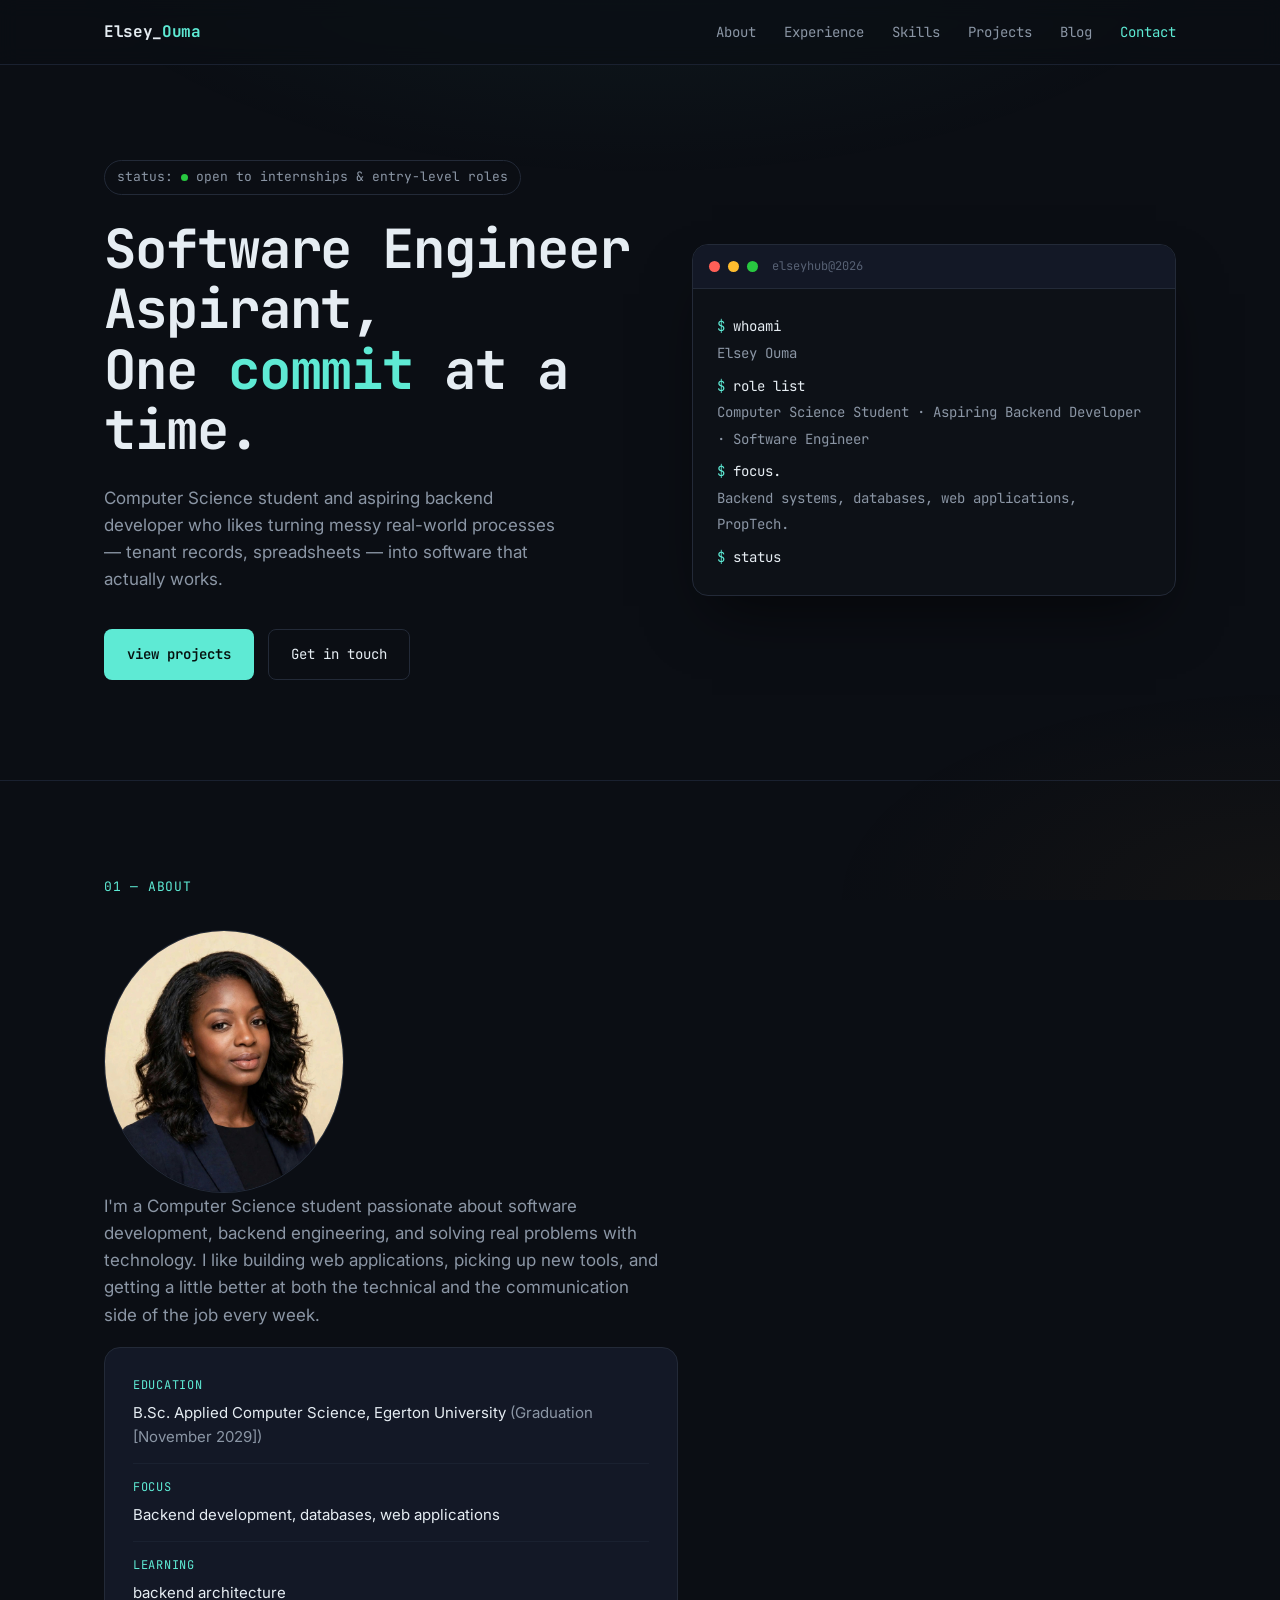
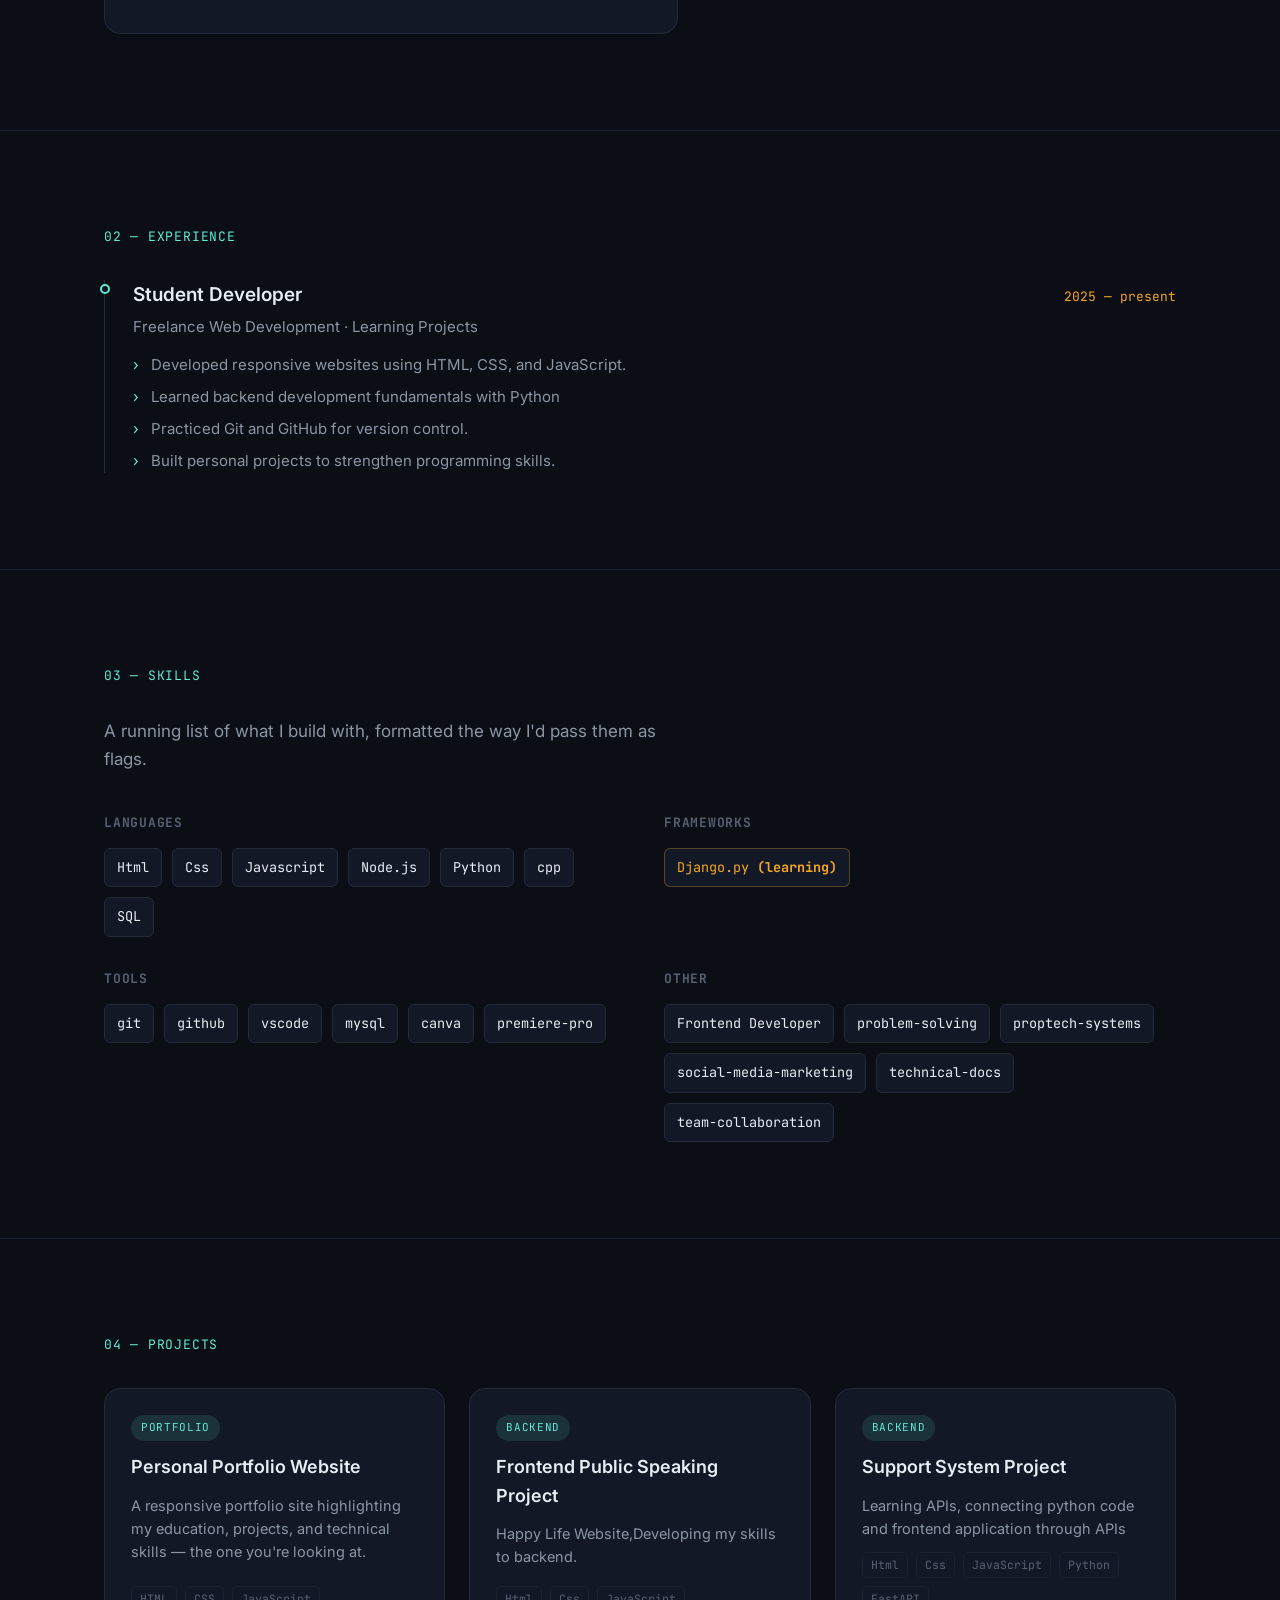
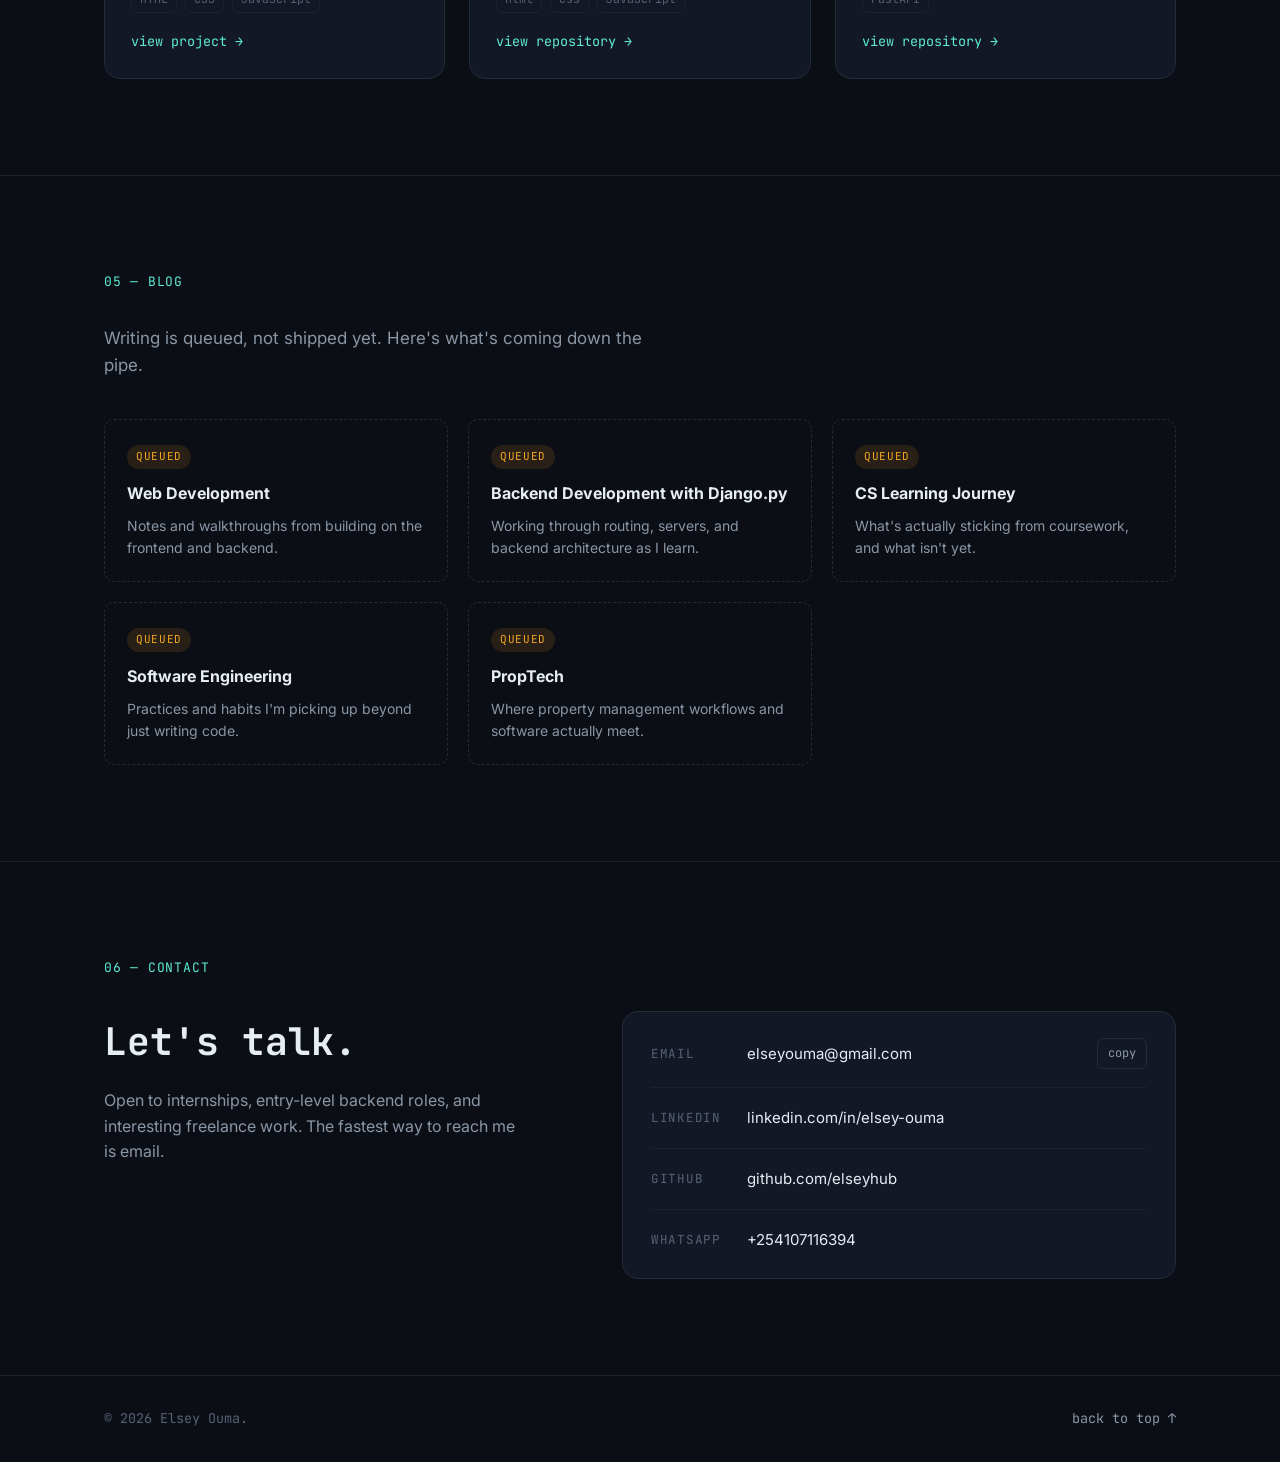
==== commit a09acead: "Update index.html" ====
--- a/index.html
+++ b/index.html
@@ -43,7 +43,7 @@
     <div class="hero-inner">
       <div class="hero-text">
         <p class="eyebrow">status: <span class="status-dot" aria-hidden="true"></span> open to internships &amp; entry-level roles</p>
-        <h1>Software Engineer in Progress,<br> One <span class="accent">commit</span> at a time.</h1>
+        <h1>Software Engineer Aspirant,<br> One <span class="accent">commit</span> at a time.</h1>
         <p class="hero-sub">Computer Science student and aspiring backend developer who likes turning messy real-world processes — tenant records, spreadsheets — into software that actually works.</p>
         <div class="hero-cta">
           <a href="#projects" class="btn btn-primary">view projects</a>
@@ -210,7 +210,7 @@
           <div class="project-stack">
             <span>Html</span><span>Css</span><span>JavaScript</span><span>Python</span><span>FastAPI</span>
           </div>
-          <a href="" class="project-link">view repository →</a>
+          <a href="https://supportsystem-gules.vercel.app/" class="project-link">view repository →</a>
         </article>
       </div>
     </div>
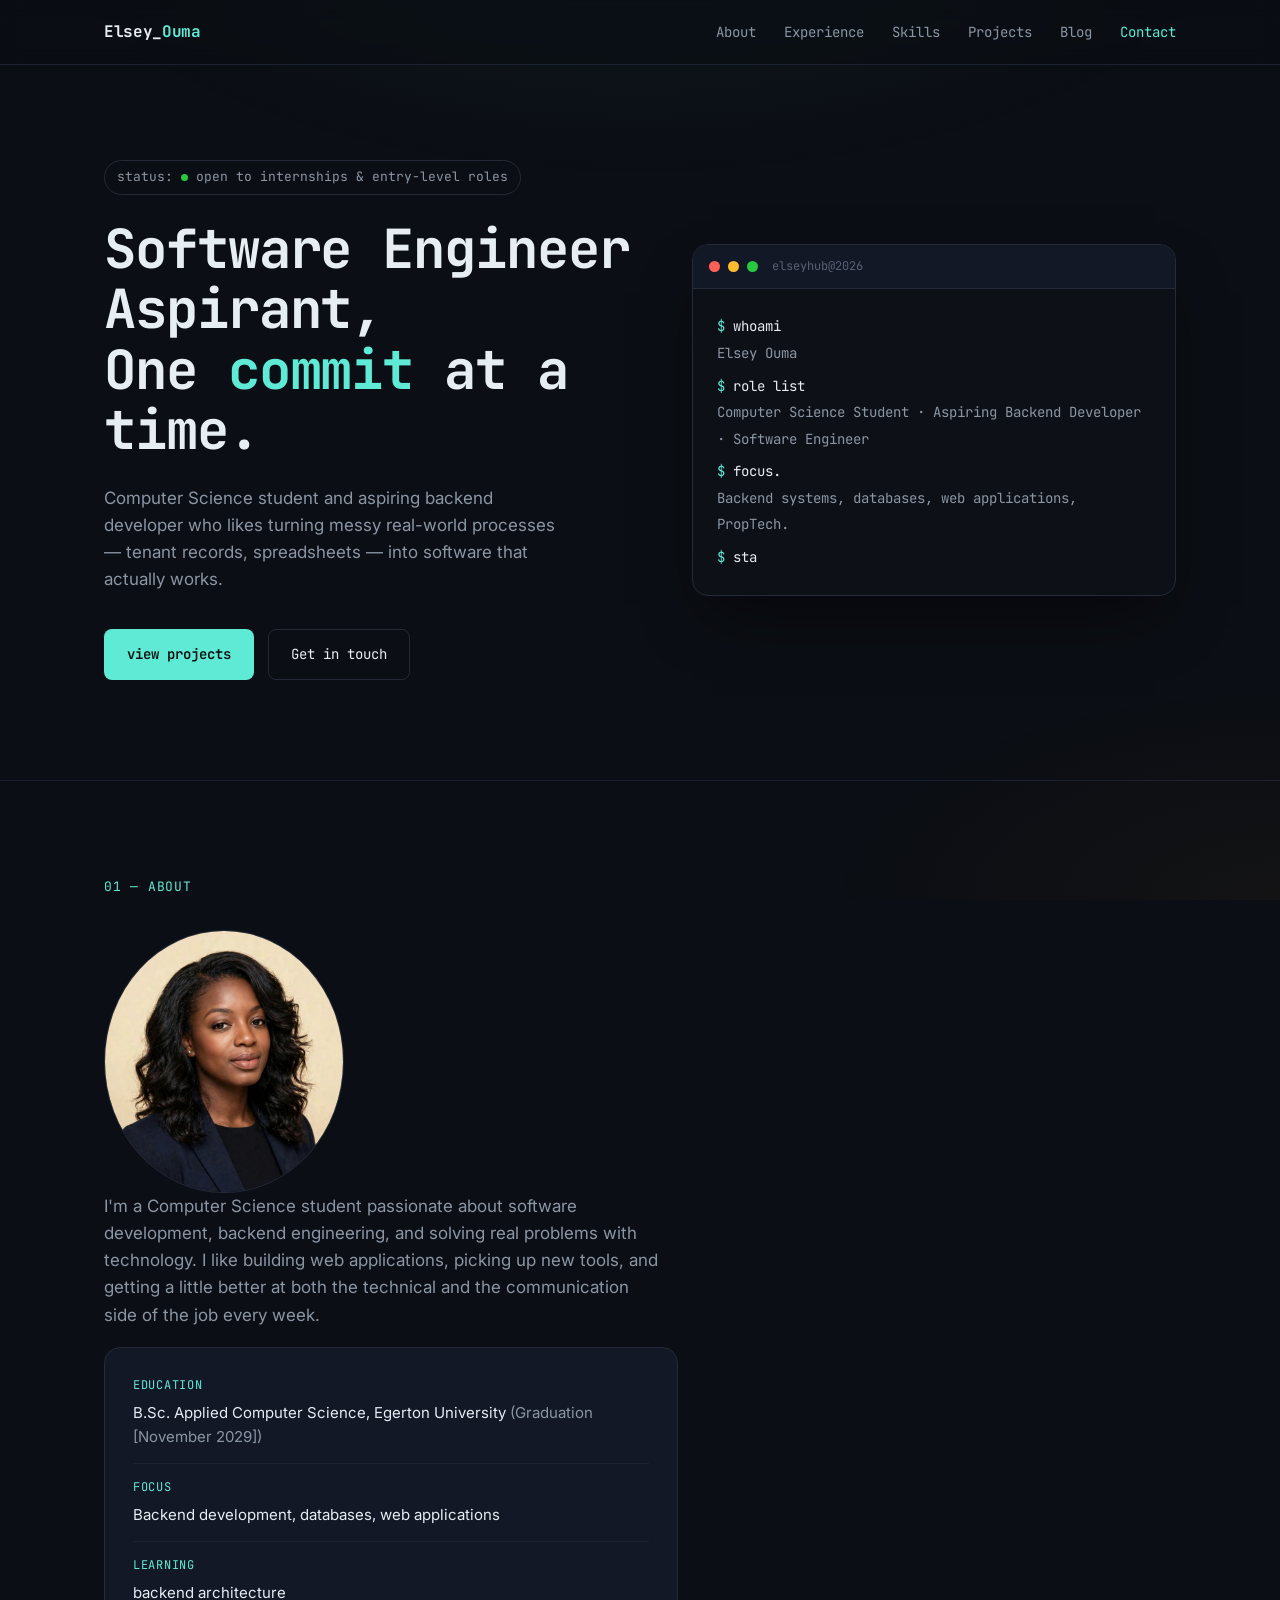
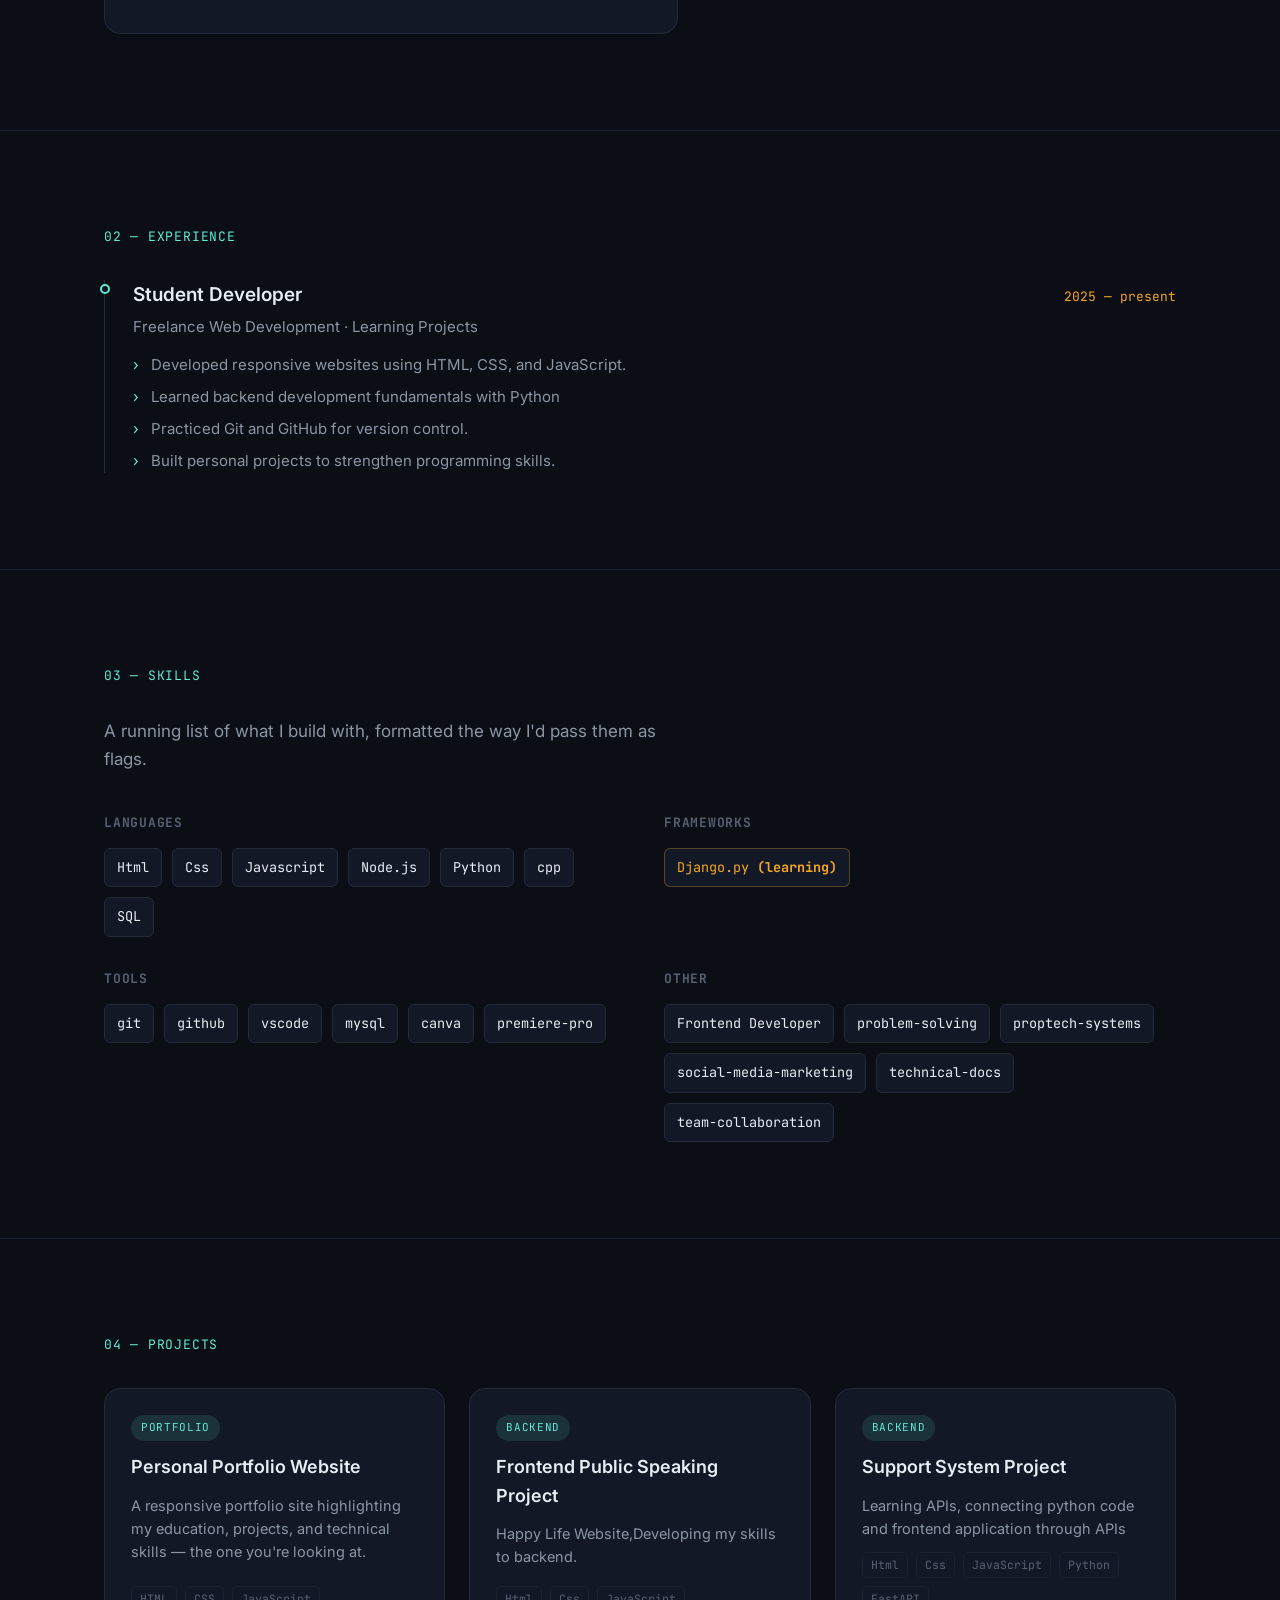
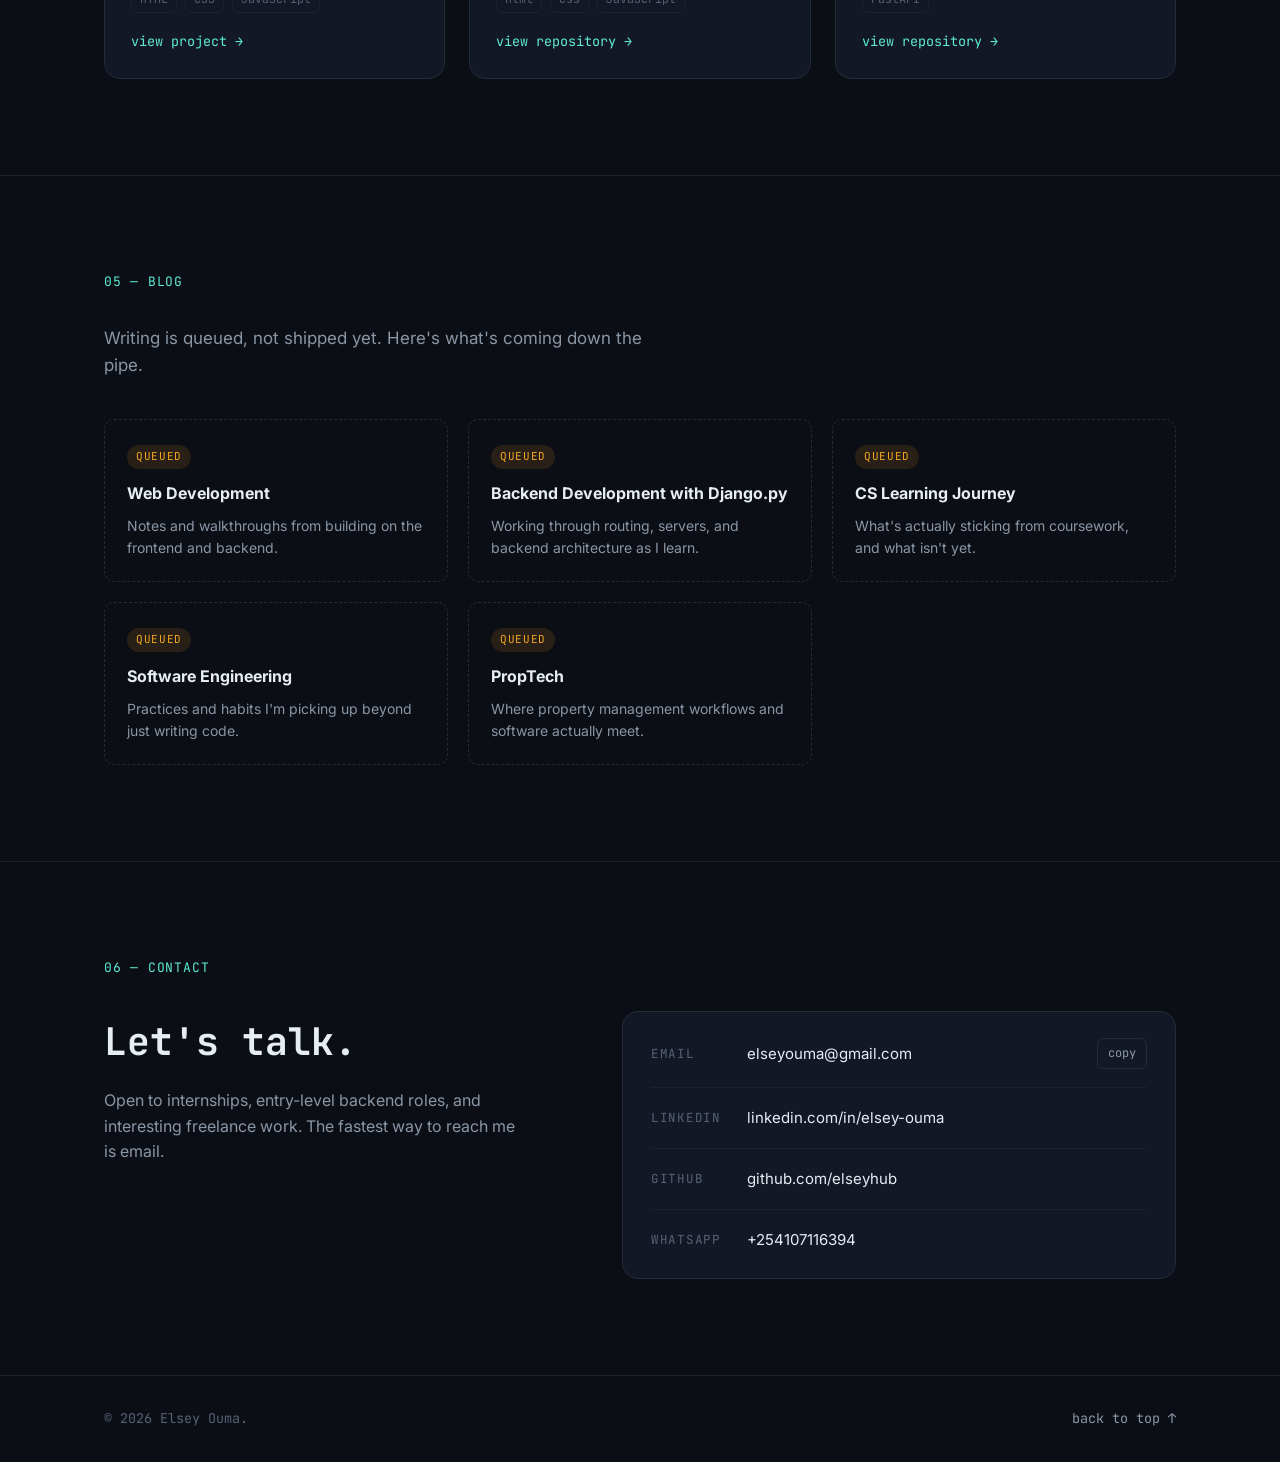
==== commit 84e2cf26: "Update index.html" ====
--- a/index.html
+++ b/index.html
@@ -277,7 +277,7 @@
           </div>
           <div class="contact-row">
             <span class="contact-key">WhatsApp</span>
-            <a href="https://wa.me/254791171945" class="contact-value" target="_blank">+254107116394</a>
+            <a href="https://wa.me/254107116394" class="contact-value" target="_blank">+254107116394</a>
           </div>
         </div>
       </div>
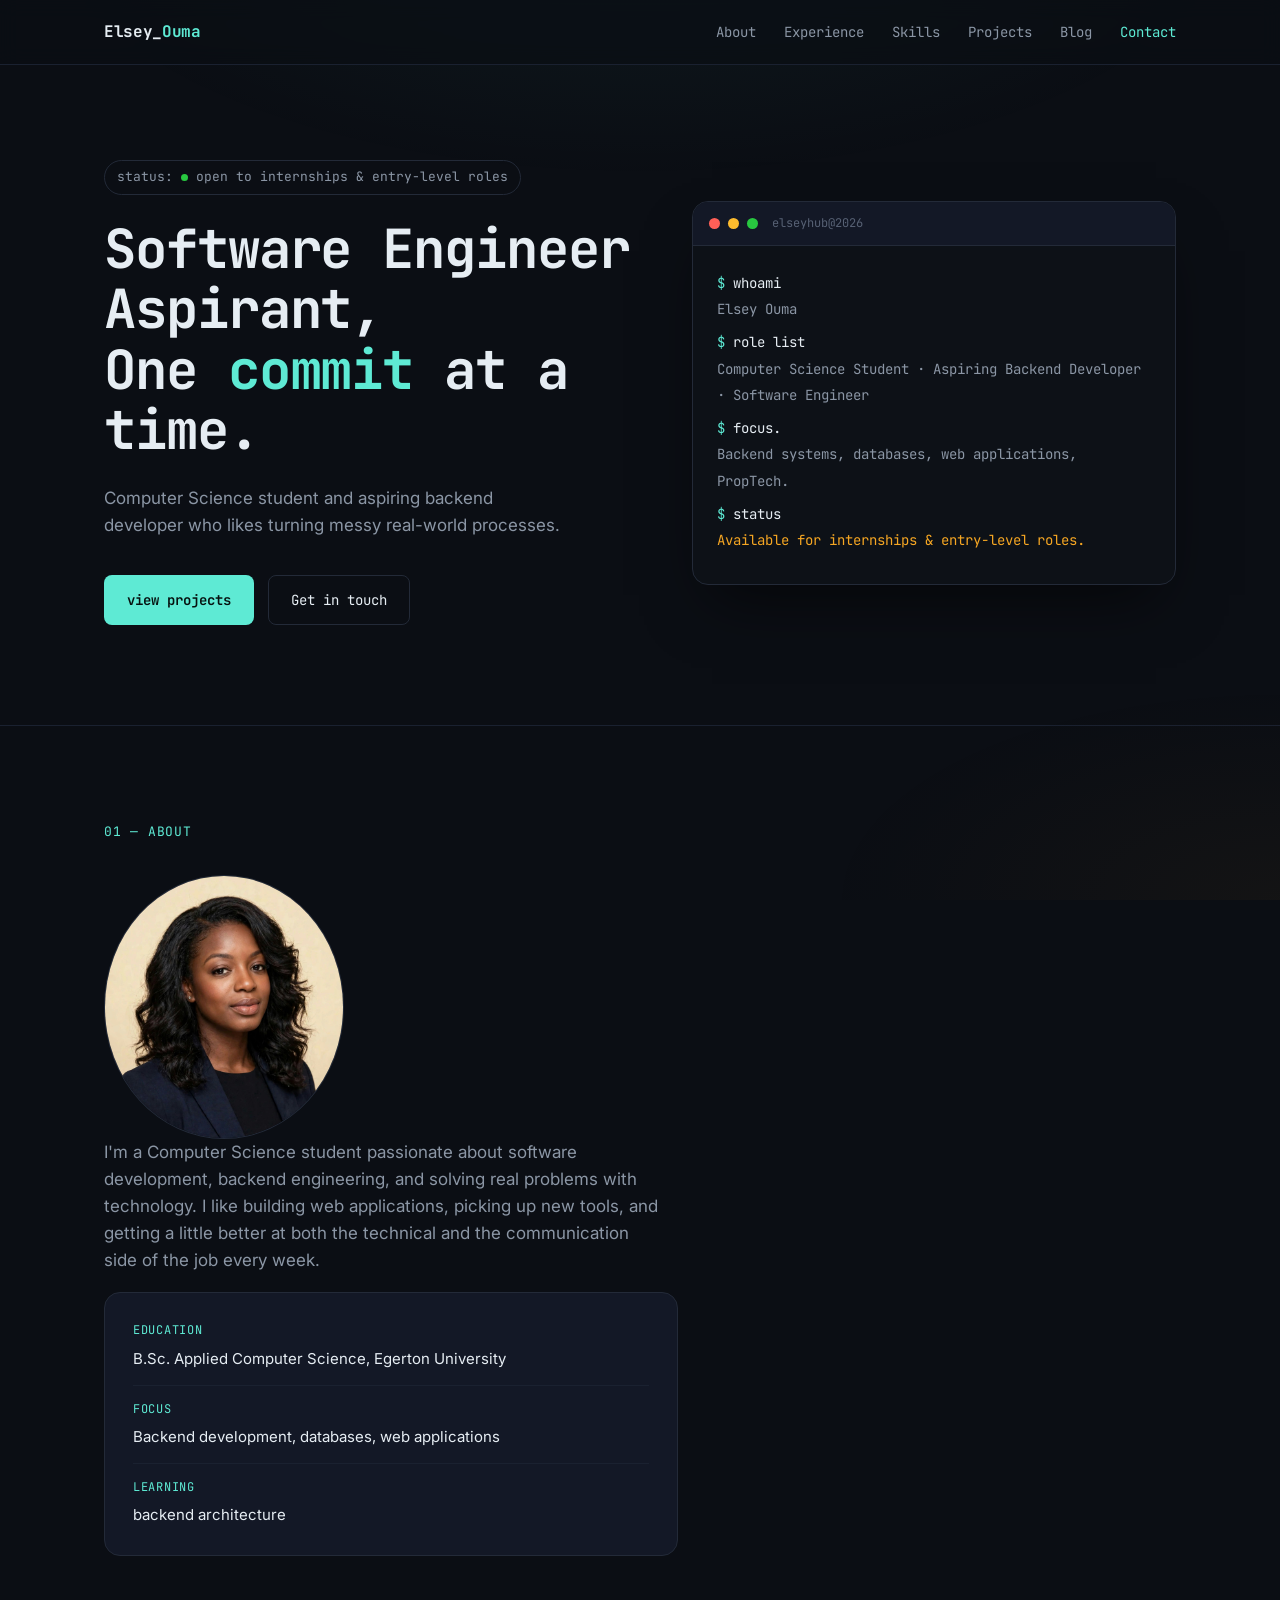
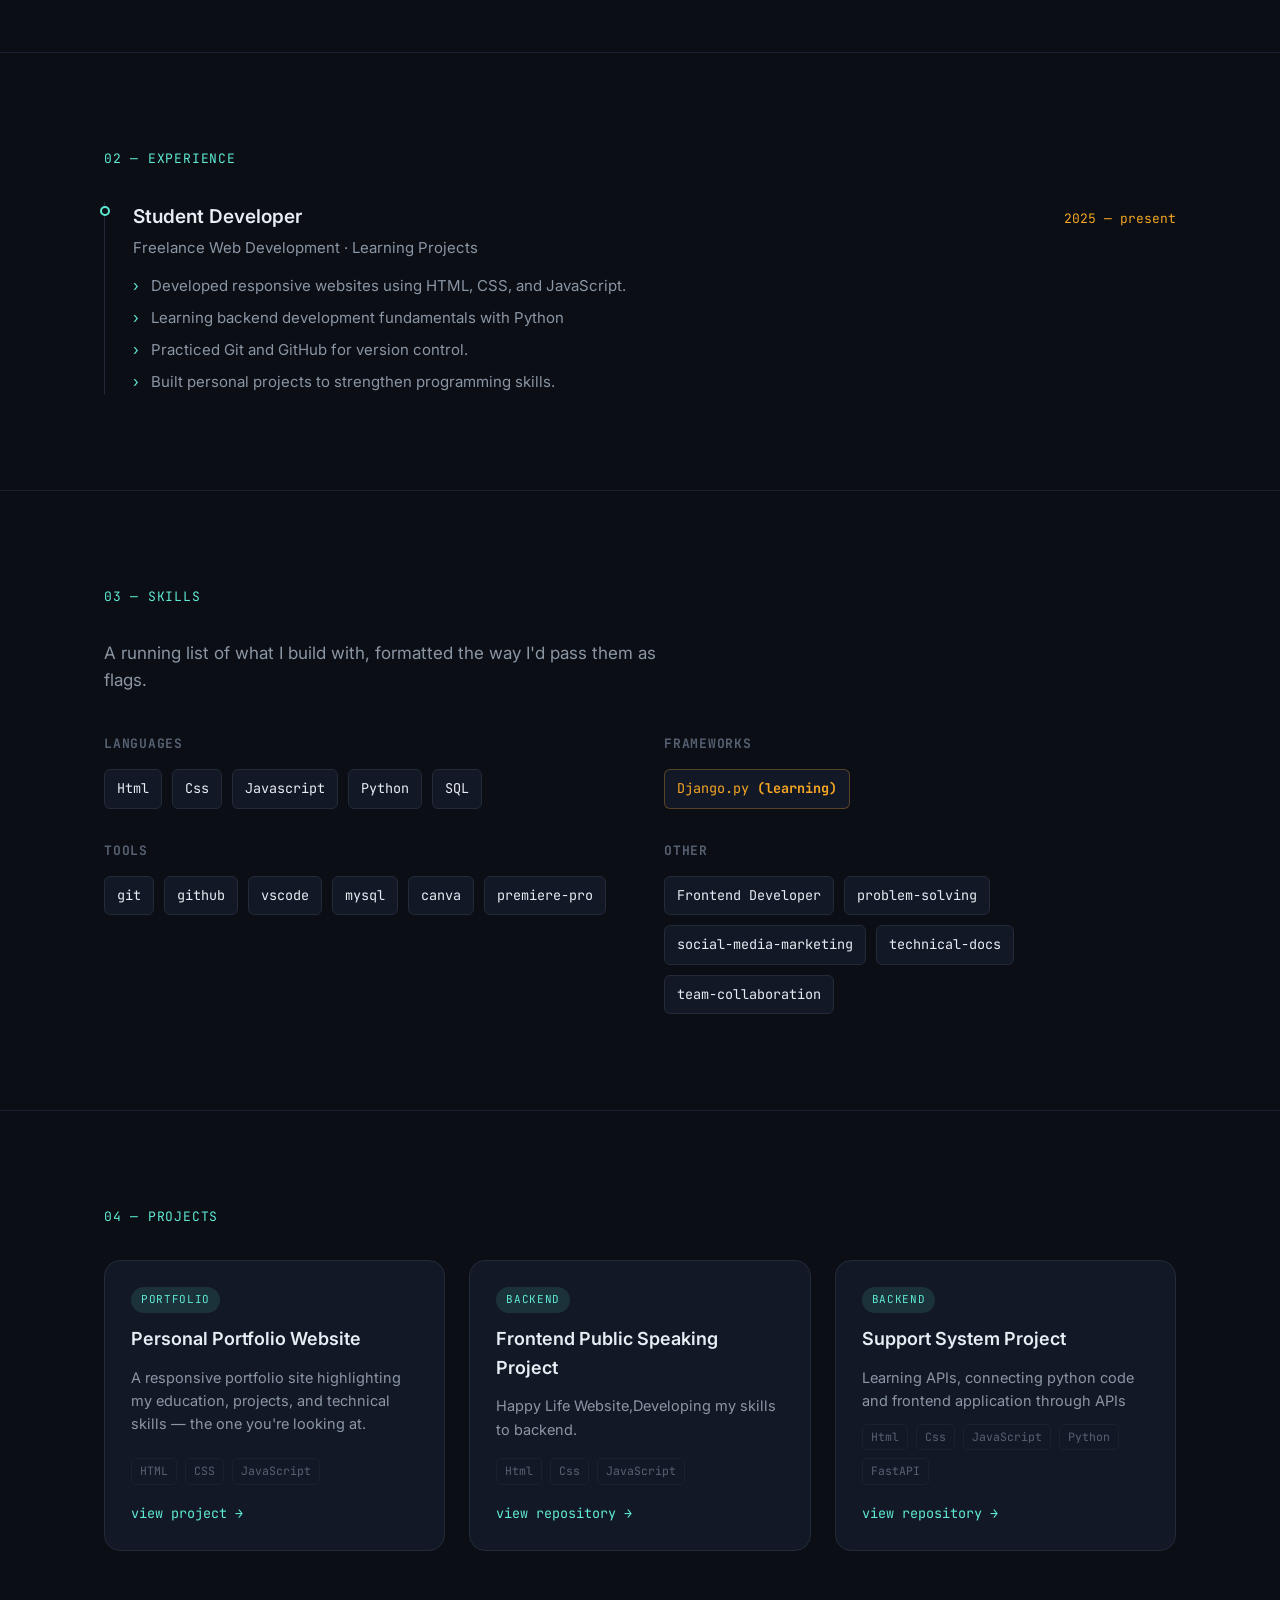
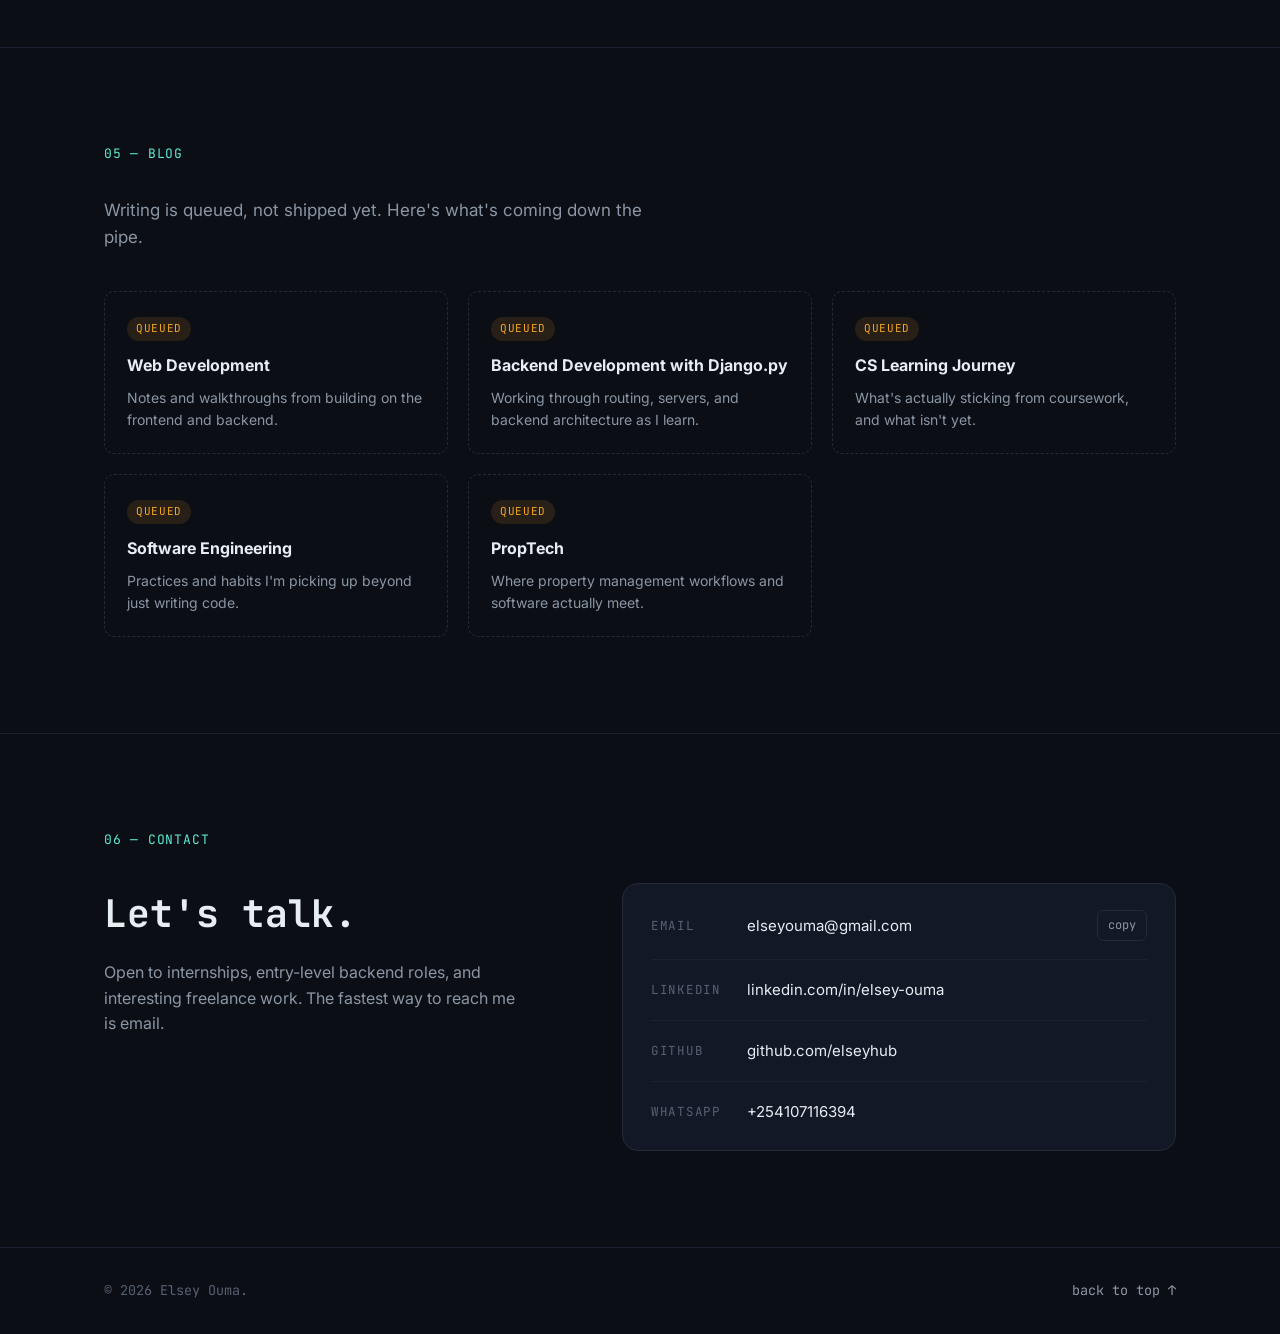
==== commit 09d2c087: "Update index.html" ====
--- a/index.html
+++ b/index.html
@@ -44,7 +44,7 @@
       <div class="hero-text">
         <p class="eyebrow">status: <span class="status-dot" aria-hidden="true"></span> open to internships &amp; entry-level roles</p>
         <h1>Software Engineer Aspirant,<br> One <span class="accent">commit</span> at a time.</h1>
-        <p class="hero-sub">Computer Science student and aspiring backend developer who likes turning messy real-world processes — tenant records, spreadsheets — into software that actually works.</p>
+        <p class="hero-sub">Computer Science student and aspiring backend developer who likes turning messy real-world processes.</p>
         <div class="hero-cta">
           <a href="#projects" class="btn btn-primary">view projects</a>
           <a href="#contact" class="btn btn-ghost">Get in touch</a>
@@ -79,7 +79,7 @@
           <dl>
             <div class="fact">
               <dt>education</dt>
-              <dd>B.Sc. Applied Computer Science, Egerton University <span class="muted">(Graduation [November 2029])</span></dd>
+              <dd>B.Sc. Applied Computer Science, Egerton University <span class="muted"></span></dd>
             </div>
             <div class="fact">
               <dt>focus</dt>
@@ -110,7 +110,7 @@
             <p class="timeline-org">Freelance Web Development · Learning Projects</p>
             <ul>
               <li>Developed responsive websites using HTML, CSS, and JavaScript.</li>
-              <li>Learned backend development fundamentals with Python</li>
+              <li>Learning backend development fundamentals with Python</li>
               <li>Practiced Git and GitHub for version control.</li>
               <li>Built personal projects to strengthen programming skills.</li>
             </ul>
@@ -133,9 +133,7 @@
             <span class="flag">Html</span>
             <span class="flag">Css</span>
             <span class="flag">Javascript</span>
-            <span class="flag">Node.js</span>
             <span class="flag">Python</span>
-            <span class="flag">cpp</span>
             <span class="flag">SQL</span>
           </div>
         </div>
@@ -161,7 +159,6 @@
           <div class="flags">
             <span class="flag">Frontend Developer</span>
             <span class="flag">problem-solving</span>
-            <span class="flag">proptech-systems</span>
             <span class="flag">social-media-marketing</span>
             <span class="flag">technical-docs</span>
             <span class="flag">team-collaboration</span>
